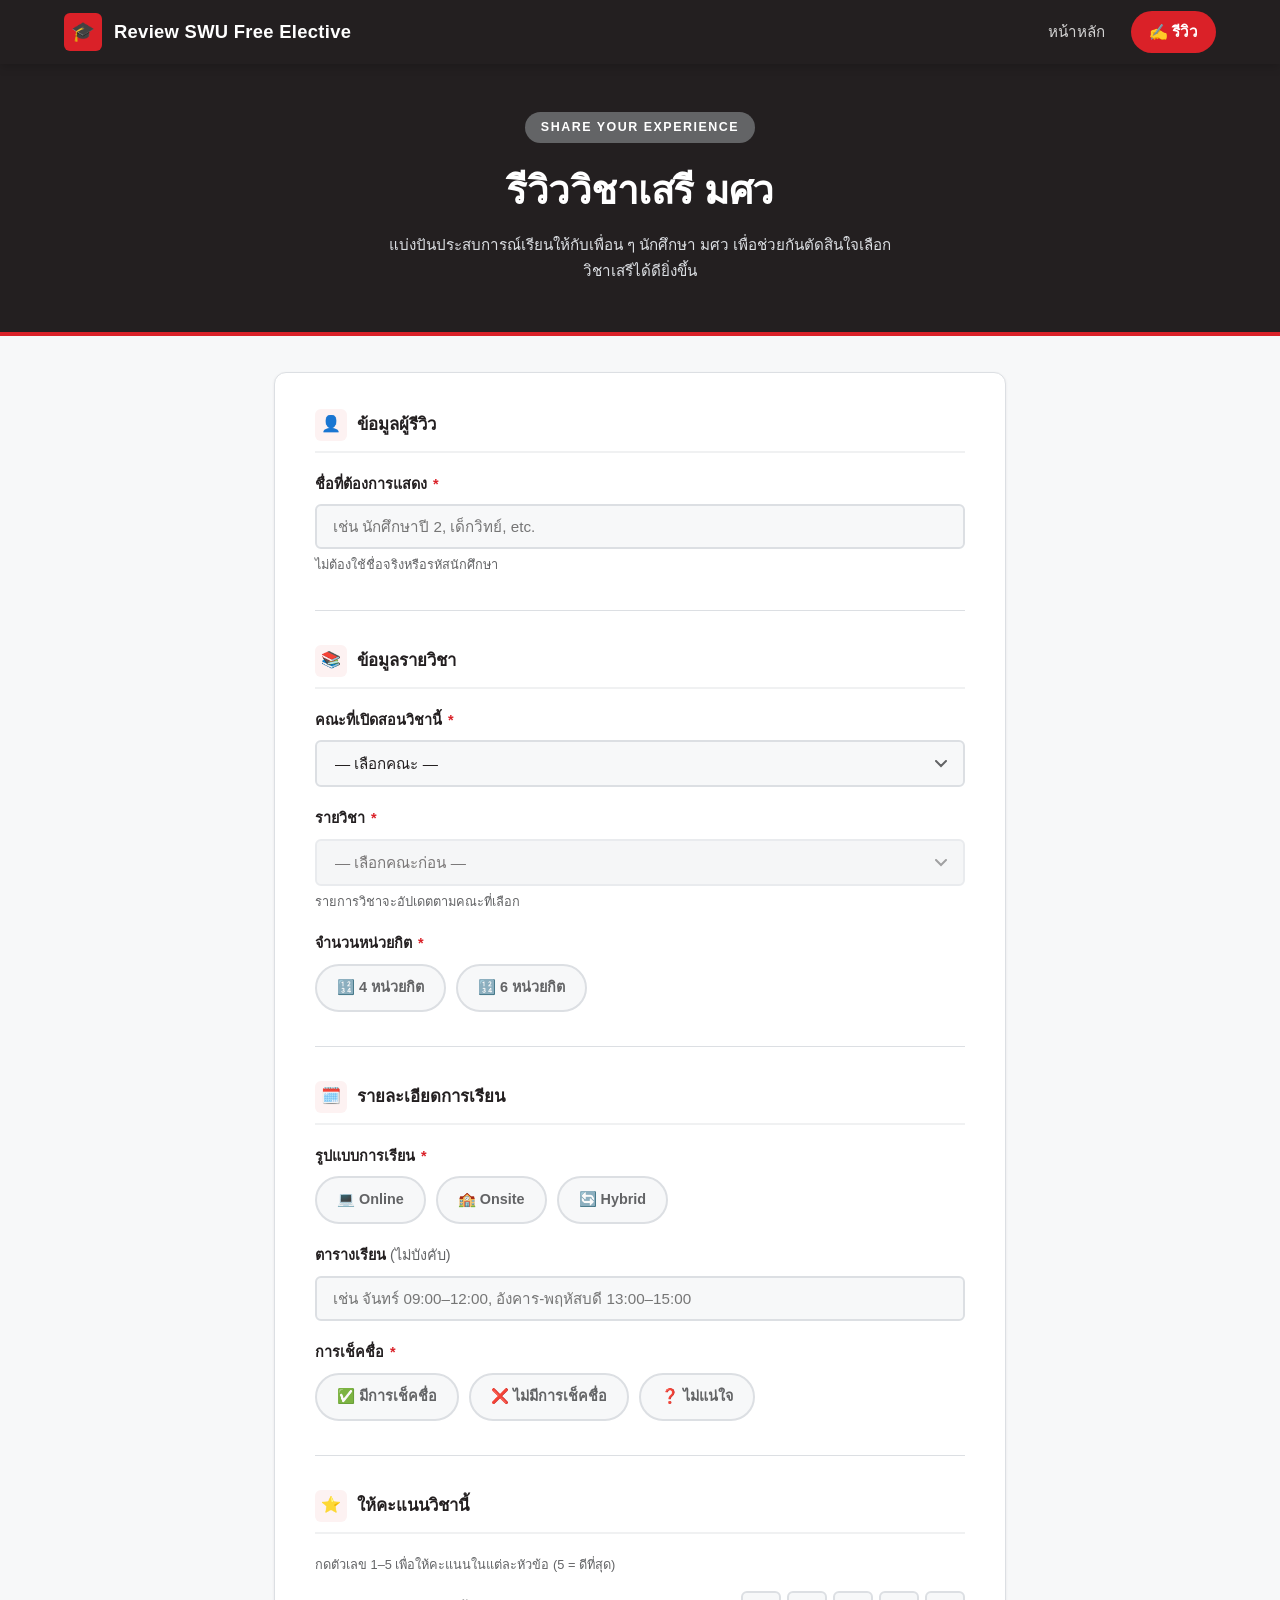
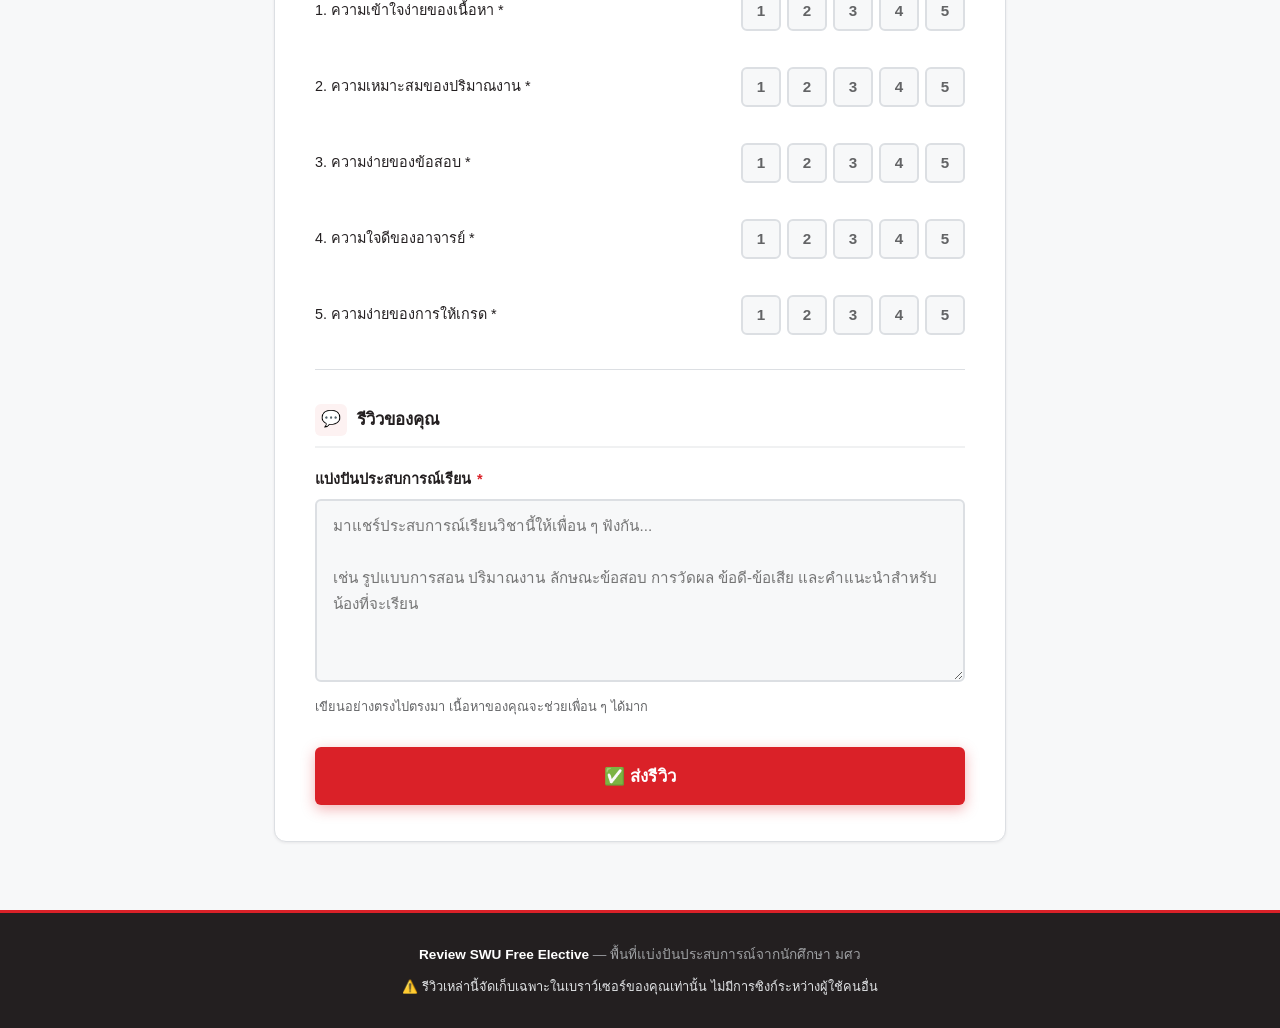
==== review.html @ b6d70782 "Create a website" ====
<!DOCTYPE html>
<html lang="th">
<head>
  <meta charset="UTF-8" />
  <meta name="viewport" content="width=device-width, initial-scale=1.0" />
  <title>Review SWU Free Elective — ส่งรีวิว</title>
  <link rel="stylesheet" href="css/style.css" />
  <link rel="icon" href="data:image/svg+xml,<svg xmlns='http://www.w3.org/2000/svg' viewBox='0 0 100 100'><text y='.9em' font-size='90'>🎓</text></svg>" />
</head>
<body>

  <!-- ══════════════════════════════════════════════════════
       NAVIGATION BAR
  ══════════════════════════════════════════════════════ -->
  <nav class="navbar" role="navigation" aria-label="เมนูหลัก">
    <div class="navbar__inner">
      <a href="index.html" class="navbar__logo" aria-label="หน้าหลัก">
        <div class="navbar__logo-icon">🎓</div>
        <span>Review SWU Free Elective</span>
      </a>
      <div class="navbar__nav">
        <a href="index.html"  class="nav-link">หน้าหลัก</a>
        <a href="review.html" class="nav-link nav-link--active nav-link--cta" aria-current="page">✍️ รีวิว</a>
      </div>
    </div>
  </nav>

  <main>
    <!-- ══════════════════════════════════════════════════════
         PAGE HEADER
    ══════════════════════════════════════════════════════ -->
    <div class="page-header">
      <div class="page-header__tag">Share Your Experience</div>
      <h1 class="page-header__title">รีวิววิชาเสรี มศว</h1>
      <p class="page-header__sub">
        แบ่งปันประสบการณ์เรียนให้กับเพื่อน ๆ นักศึกษา มศว
        เพื่อช่วยกันตัดสินใจเลือกวิชาเสรีได้ดียิ่งขึ้น
      </p>
    </div>

    <!-- ══════════════════════════════════════════════════════
         FORM CONTAINER
    ══════════════════════════════════════════════════════ -->
    <div class="form-container">

      <!-- ── SUCCESS MESSAGE (hidden until submission) ───── -->
      <div id="successMessage" role="alert" aria-live="polite">
        <div class="success-icon">✅</div>
        <h2 class="success-title">ส่งรีวิวสำเร็จแล้ว!</h2>
        <p class="success-sub">
          ขอบคุณที่แบ่งปันประสบการณ์เรียนให้กับเพื่อน ๆ มศว
          รีวิวของคุณจะปรากฏบนหน้าหลักทันที
        </p>
        <div class="success-actions">
          <button id="goHomeBtn"    class="btn-primary">🏠 กลับหน้าหลัก</button>
          <button id="reviewMoreBtn" class="btn-secondary">✍️ รีวิววิชาอื่นต่อ</button>
        </div>
      </div>

      <!-- ══════════════════════════════════════════════════
           REVIEW FORM
      ══════════════════════════════════════════════════ -->
      <form id="reviewForm" novalidate>
        <div class="form-card">

          <!-- ─── SECTION 1: Reviewer Info ───────────────── -->
          <div class="form-section">
            <div class="form-section__title">
              <div class="form-section__title-icon">👤</div>
              ข้อมูลผู้รีวิว
            </div>

            <div class="form-group">
              <label for="displayName" class="form-label">
                ชื่อที่ต้องการแสดง <span class="required">*</span>
              </label>
              <input
                type="text"
                id="displayName"
                name="displayName"
                class="form-input"
                placeholder="เช่น นักศึกษาปี 2, เด็กวิทย์, etc."
                autocomplete="off"
                maxlength="60"
              />
              <span class="form-hint">ไม่ต้องใช้ชื่อจริงหรือรหัสนักศึกษา</span>
            </div>
          </div>

          <!-- ─── SECTION 2: Course Info ─────────────────── -->
          <div class="form-section">
            <div class="form-section__title">
              <div class="form-section__title-icon">📚</div>
              ข้อมูลรายวิชา
            </div>

            <!-- Faculty -->
            <div class="form-group">
              <label for="facultySelect" class="form-label">
                คณะที่เปิดสอนวิชานี้ <span class="required">*</span>
              </label>
              <select id="facultySelect" name="faculty" class="form-select">
                <option value="">— เลือกคณะ —</option>
              </select>
            </div>

            <!-- Course (dependent on Faculty) -->
            <div class="form-group">
              <label for="courseSelect" class="form-label">
                รายวิชา <span class="required">*</span>
              </label>
              <select id="courseSelect" name="courseId" class="form-select" disabled>
                <option value="">— เลือกคณะก่อน —</option>
              </select>
              <span class="form-hint">รายการวิชาจะอัปเดตตามคณะที่เลือก</span>
            </div>

            <!-- Credits -->
            <div class="form-group" id="creditsGroup">
              <span class="form-label">จำนวนหน่วยกิต <span class="required">*</span></span>
              <div class="option-group">
                <input type="radio" id="credits4" name="credits" value="4" />
                <label for="credits4">🔢 4 หน่วยกิต</label>

                <input type="radio" id="credits6" name="credits" value="6" />
                <label for="credits6">🔢 6 หน่วยกิต</label>
              </div>
            </div>
          </div>

          <!-- ─── SECTION 3: Class Details ───────────────── -->
          <div class="form-section">
            <div class="form-section__title">
              <div class="form-section__title-icon">🗓️</div>
              รายละเอียดการเรียน
            </div>

            <!-- Learning Format -->
            <div class="form-group" id="formatGroup">
              <span class="form-label">รูปแบบการเรียน <span class="required">*</span></span>
              <div class="option-group">
                <input type="radio" id="formatOnline"  name="learningFormat" value="Online" />
                <label for="formatOnline">💻 Online</label>

                <input type="radio" id="formatOnsite"  name="learningFormat" value="Onsite" />
                <label for="formatOnsite">🏫 Onsite</label>

                <input type="radio" id="formatHybrid"  name="learningFormat" value="Hybrid" />
                <label for="formatHybrid">🔄 Hybrid</label>
              </div>
            </div>

            <!-- Class Schedule -->
            <div class="form-group">
              <label for="classSchedule" class="form-label">
                ตารางเรียน
                <span style="font-weight:400; color: var(--color-grey);">(ไม่บังคับ)</span>
              </label>
              <input
                type="text"
                id="classSchedule"
                name="classSchedule"
                class="form-input"
                placeholder="เช่น จันทร์ 09:00–12:00, อังคาร-พฤหัสบดี 13:00–15:00"
                autocomplete="off"
                maxlength="100"
              />
            </div>

            <!-- Attendance -->
            <div class="form-group" id="attendanceGroup">
              <span class="form-label">การเช็คชื่อ <span class="required">*</span></span>
              <div class="option-group">
                <input type="radio" id="attYes"     name="attendance" value="มีการเช็คชื่อ" />
                <label for="attYes">✅ มีการเช็คชื่อ</label>

                <input type="radio" id="attNo"      name="attendance" value="ไม่มีการเช็คชื่อ" />
                <label for="attNo">❌ ไม่มีการเช็คชื่อ</label>

                <input type="radio" id="attUnsure"  name="attendance" value="ไม่แน่ใจ" />
                <label for="attUnsure">❓ ไม่แน่ใจ</label>
              </div>
            </div>
          </div>

          <!-- ─── SECTION 4: Ratings ──────────────────────── -->
          <div class="form-section" id="ratingsSection">
            <div class="form-section__title">
              <div class="form-section__title-icon">⭐</div>
              ให้คะแนนวิชานี้
            </div>
            <span class="form-hint" style="display:block; margin-bottom:16px;">
              กดตัวเลข 1–5 เพื่อให้คะแนนในแต่ละหัวข้อ (5 = ดีที่สุด)
            </span>

            <div class="ratings-form-section">

              <div class="form-group">
                <div class="rating-form-row">
                  <span class="rating-form-row__label">1. ความเข้าใจง่ายของเนื้อหา <span class="required">*</span></span>
                  <div class="rating-group" data-rating-key="contentClarity" role="group" aria-label="ความเข้าใจง่ายของเนื้อหา">
                    <button type="button" class="rating-btn" data-value="1" aria-label="1 คะแนน">1</button>
                    <button type="button" class="rating-btn" data-value="2" aria-label="2 คะแนน">2</button>
                    <button type="button" class="rating-btn" data-value="3" aria-label="3 คะแนน">3</button>
                    <button type="button" class="rating-btn" data-value="4" aria-label="4 คะแนน">4</button>
                    <button type="button" class="rating-btn" data-value="5" aria-label="5 คะแนน">5</button>
                  </div>
                </div>
              </div>

              <div class="form-group">
                <div class="rating-form-row">
                  <span class="rating-form-row__label">2. ความเหมาะสมของปริมาณงาน <span class="required">*</span></span>
                  <div class="rating-group" data-rating-key="workloadAppropriateness" role="group" aria-label="ความเหมาะสมของปริมาณงาน">
                    <button type="button" class="rating-btn" data-value="1" aria-label="1 คะแนน">1</button>
                    <button type="button" class="rating-btn" data-value="2" aria-label="2 คะแนน">2</button>
                    <button type="button" class="rating-btn" data-value="3" aria-label="3 คะแนน">3</button>
                    <button type="button" class="rating-btn" data-value="4" aria-label="4 คะแนน">4</button>
                    <button type="button" class="rating-btn" data-value="5" aria-label="5 คะแนน">5</button>
                  </div>
                </div>
              </div>

              <div class="form-group">
                <div class="rating-form-row">
                  <span class="rating-form-row__label">3. ความง่ายของข้อสอบ <span class="required">*</span></span>
                  <div class="rating-group" data-rating-key="examEase" role="group" aria-label="ความง่ายของข้อสอบ">
                    <button type="button" class="rating-btn" data-value="1" aria-label="1 คะแนน">1</button>
                    <button type="button" class="rating-btn" data-value="2" aria-label="2 คะแนน">2</button>
                    <button type="button" class="rating-btn" data-value="3" aria-label="3 คะแนน">3</button>
                    <button type="button" class="rating-btn" data-value="4" aria-label="4 คะแนน">4</button>
                    <button type="button" class="rating-btn" data-value="5" aria-label="5 คะแนน">5</button>
                  </div>
                </div>
              </div>

              <div class="form-group">
                <div class="rating-form-row">
                  <span class="rating-form-row__label">4. ความใจดีของอาจารย์ <span class="required">*</span></span>
                  <div class="rating-group" data-rating-key="instructorKindness" role="group" aria-label="ความใจดีของอาจารย์">
                    <button type="button" class="rating-btn" data-value="1" aria-label="1 คะแนน">1</button>
                    <button type="button" class="rating-btn" data-value="2" aria-label="2 คะแนน">2</button>
                    <button type="button" class="rating-btn" data-value="3" aria-label="3 คะแนน">3</button>
                    <button type="button" class="rating-btn" data-value="4" aria-label="4 คะแนน">4</button>
                    <button type="button" class="rating-btn" data-value="5" aria-label="5 คะแนน">5</button>
                  </div>
                </div>
              </div>

              <div class="form-group">
                <div class="rating-form-row">
                  <span class="rating-form-row__label">5. ความง่ายของการให้เกรด <span class="required">*</span></span>
                  <div class="rating-group" data-rating-key="gradingEase" role="group" aria-label="ความง่ายของการให้เกรด">
                    <button type="button" class="rating-btn" data-value="1" aria-label="1 คะแนน">1</button>
                    <button type="button" class="rating-btn" data-value="2" aria-label="2 คะแนน">2</button>
                    <button type="button" class="rating-btn" data-value="3" aria-label="3 คะแนน">3</button>
                    <button type="button" class="rating-btn" data-value="4" aria-label="4 คะแนน">4</button>
                    <button type="button" class="rating-btn" data-value="5" aria-label="5 คะแนน">5</button>
                  </div>
                </div>
              </div>

            </div><!-- /ratings-form-section -->
          </div><!-- /ratingsSection -->

          <!-- ─── SECTION 5: Written Review ──────────────── -->
          <div class="form-section">
            <div class="form-section__title">
              <div class="form-section__title-icon">💬</div>
              รีวิวของคุณ
            </div>

            <div class="form-group">
              <label for="writtenReview" class="form-label">
                แบ่งปันประสบการณ์เรียน <span class="required">*</span>
              </label>
              <textarea
                id="writtenReview"
                name="writtenReview"
                class="form-textarea"
                rows="6"
                placeholder="มาแชร์ประสบการณ์เรียนวิชานี้ให้เพื่อน ๆ ฟังกัน...

เช่น รูปแบบการสอน ปริมาณงาน ลักษณะข้อสอบ การวัดผล ข้อดี-ข้อเสีย และคำแนะนำสำหรับน้องที่จะเรียน"
              ></textarea>
              <span class="form-hint">เขียนอย่างตรงไปตรงมา เนื้อหาของคุณจะช่วยเพื่อน ๆ ได้มาก</span>
            </div>
          </div>

          <!-- ─── SUBMIT ───────────────────────────────────── -->
          <button type="submit" id="submitBtn" class="btn-submit">
            ✅ ส่งรีวิว
          </button>

        </div><!-- /form-card -->
      </form>

    </div><!-- /form-container -->
  </main>

  <!-- ══════════════════════════════════════════════════════
       FOOTER
  ══════════════════════════════════════════════════════ -->
  <footer class="footer">
    <p>
      <strong>Review SWU Free Elective</strong> — พื้นที่แบ่งปันประสบการณ์จากนักศึกษา มศว
    </p>
    <p class="footer__warning">
      ⚠️ รีวิวเหล่านี้จัดเก็บเฉพาะในเบราว์เซอร์ของคุณเท่านั้น ไม่มีการซิงก์ระหว่างผู้ใช้คนอื่น
    </p>
  </footer>

  <!-- Scripts (order matters: courses → storage → review) -->
  <script src="js/courses.js"></script>
  <script src="js/storage.js"></script>
  <script src="js/review.js"></script>
</body>
</html>
---- css/style.css ----
/* ============================================================
   style.css — Design System for Review SWU Free Elective
   Palette: Red #DA2128 | Grey #636466 | Black #231F20
   Solid Colors (No Color Transitions / Flattop)
   ============================================================ */

/* ── Custom Properties ───────────────────────────────────────── */
:root {
  --color-red:          #DA2128;
  --color-red-hover:    #B81B21;
  --color-red-light:    #FDF2F2;
  --color-red-border:   rgba(218, 33, 40, 0.25);

  --color-grey:         #636466;
  --color-grey-light:   #9EA0A3;
  --color-grey-bg:      #F0F1F2;
  --color-grey-border:  #DCDFE3;

  --color-black:        #231F20;
  --color-white:        #FFFFFF;
  --color-body-bg:      #F7F8F9;

  --color-error:        #DA2128;
  --color-error-bg:     #FFF5F5;
  --color-success:      #28A745;

  --font-base:          'Noto Sans Thai', 'Noto Sans', sans-serif;

  --radius-sm:          6px;
  --radius-md:          12px;
  --radius-lg:          20px;
  --radius-pill:        999px;

  --shadow-sm:          0 1px 3px rgba(35, 31, 32, 0.08);
  --shadow-md:          0 4px 16px rgba(35, 31, 32, 0.08);
  --shadow-lg:          0 8px 30px rgba(35, 31, 32, 0.12);

  --transition:         0.2s ease;

  --max-width:          1200px;
  --nav-height:         64px;
}

/* ── Reset & Base ────────────────────────────────────────────── */
*, *::before, *::after {
  box-sizing: border-box;
  margin: 0;
  padding: 0;
}

html {
  font-size: 16px;
  scroll-behavior: smooth;
}

body {
  font-family: var(--font-base);
  color: var(--color-black);
  background: var(--color-body-bg);
  line-height: 1.65;
  -webkit-font-smoothing: antialiased;
}

img {
  max-width: 100%;
  display: block;
}

a {
  color: inherit;
  text-decoration: none;
}

/* Google Fonts Import */
@import url('https://fonts.googleapis.com/css2?family=Noto+Sans+Thai:wght@300;400;500;600;700;800&family=Noto+Sans:wght@400;600;700&display=swap');

/* ══════════════════════════════════════════════════════════════
   NAVIGATION BAR
══════════════════════════════════════════════════════════════ */
.navbar {
  position: sticky;
  top: 0;
  z-index: 100;
  background: var(--color-black);
  box-shadow: 0 2px 10px rgba(0, 0, 0, 0.2);
  height: var(--nav-height);
}

.navbar__inner {
  max-width: var(--max-width);
  margin: 0 auto;
  padding: 0 24px;
  height: 100%;
  display: flex;
  align-items: center;
  justify-content: space-between;
  gap: 16px;
}

.navbar__logo {
  display: flex;
  align-items: center;
  gap: 12px;
  font-size: 1.15rem;
  font-weight: 700;
  color: var(--color-white);
  letter-spacing: 0.3px;
  flex-shrink: 0;
}

.navbar__logo-icon {
  width: 38px;
  height: 38px;
  background: var(--color-red);
  border-radius: var(--radius-sm);
  display: flex;
  align-items: center;
  justify-content: center;
  font-size: 1.2rem;
}

.navbar__nav {
  display: flex;
  align-items: center;
  gap: 8px;
}

.nav-link {
  padding: 8px 18px;
  border-radius: var(--radius-pill);
  font-weight: 500;
  font-size: 0.95rem;
  color: rgba(255, 255, 255, 0.8);
  transition: color var(--transition), background var(--transition);
  white-space: nowrap;
}

.nav-link:hover {
  color: var(--color-white);
  background: rgba(255, 255, 255, 0.12);
}

.nav-link--active {
  color: var(--color-white);
  background: var(--color-red);
}

.nav-link--cta {
  background: var(--color-red);
  color: var(--color-white);
  font-weight: 600;
}

.nav-link--cta:hover {
  background: var(--color-red-hover);
  color: var(--color-white);
}

/* ══════════════════════════════════════════════════════════════
   HERO SECTION (SOLID COLOR)
══════════════════════════════════════════════════════════════ */
.hero {
  position: relative;
  min-height: 440px;
  display: flex;
  align-items: center;
  background: var(--color-black);
  overflow: hidden;
  border-bottom: 4px solid var(--color-red);
}

.hero__content {
  position: relative;
  z-index: 2;
  max-width: var(--max-width);
  margin: 0 auto;
  padding: 64px 24px;
  text-align: center;
}

.hero__tag {
  display: inline-block;
  background: var(--color-grey);
  color: var(--color-white);
  font-size: 0.8rem;
  font-weight: 700;
  letter-spacing: 1.5px;
  text-transform: uppercase;
  padding: 5px 18px;
  border-radius: var(--radius-pill);
  margin-bottom: 20px;
}

.hero__title {
  font-size: clamp(2rem, 5vw, 3.4rem);
  font-weight: 800;
  color: var(--color-white);
  letter-spacing: -1px;
  line-height: 1.15;
  margin-bottom: 18px;
}

.hero__title span {
  color: var(--color-red);
}

.hero__subtitle {
  font-size: clamp(0.95rem, 2vw, 1.15rem);
  color: #DCDFE3;
  max-width: 600px;
  margin: 0 auto 34px;
  line-height: 1.8;
}

.hero__cta {
  display: inline-flex;
  align-items: center;
  gap: 8px;
  background: var(--color-red);
  color: var(--color-white);
  font-weight: 700;
  font-size: 1rem;
  padding: 14px 34px;
  border-radius: var(--radius-pill);
  transition: transform var(--transition), background var(--transition), box-shadow var(--transition);
  box-shadow: 0 4px 16px rgba(218, 33, 40, 0.4);
}

.hero__cta:hover {
  background: var(--color-red-hover);
  transform: translateY(-2px);
  box-shadow: 0 6px 22px rgba(218, 33, 40, 0.5);
}

.hero__stats {
  display: flex;
  justify-content: center;
  gap: 48px;
  margin-top: 44px;
  padding-top: 32px;
  border-top: 1px solid rgba(255, 255, 255, 0.15);
}

.hero__stat {
  text-align: center;
}

.hero__stat-num {
  font-size: 1.9rem;
  font-weight: 800;
  color: var(--color-red);
  display: block;
}

.hero__stat-label {
  font-size: 0.85rem;
  color: #DCDFE3;
  margin-top: 2px;
}

/* ══════════════════════════════════════════════════════════════
   SEARCH SECTION
══════════════════════════════════════════════════════════════ */
.search-section {
  background: var(--color-white);
  padding: 32px 24px;
  box-shadow: var(--shadow-sm);
  border-bottom: 1px solid var(--color-grey-border);
}

.search-section__inner {
  max-width: var(--max-width);
  margin: 0 auto;
}

.search-section__title {
  font-size: 1.1rem;
  font-weight: 700;
  color: var(--color-black);
  margin-bottom: 16px;
}

.search-row {
  display: flex;
  gap: 14px;
  flex-wrap: wrap;
}

.search-bar-wrap {
  flex: 1;
  min-width: 260px;
  position: relative;
}

.search-bar-wrap__icon {
  position: absolute;
  left: 16px;
  top: 50%;
  transform: translateY(-50%);
  font-size: 1rem;
  color: var(--color-grey);
  pointer-events: none;
}

#searchInput {
  width: 100%;
  padding: 13px 16px 13px 44px;
  border: 2px solid var(--color-grey-border);
  border-radius: var(--radius-pill);
  font-size: 0.95rem;
  font-family: var(--font-base);
  color: var(--color-black);
  background: var(--color-body-bg);
  transition: border-color var(--transition), box-shadow var(--transition), background var(--transition);
  outline: none;
}

#searchInput:focus {
  border-color: var(--color-red);
  background: var(--color-white);
  box-shadow: 0 0 0 3px rgba(218, 33, 40, 0.15);
}

.faculty-select-wrap {
  min-width: 280px;
}

.faculty-select-wrap select,
select.form-select {
  width: 100%;
  padding: 13px 42px 13px 18px;
  border: 2px solid var(--color-grey-border);
  border-radius: var(--radius-pill);
  font-size: 0.95rem;
  font-family: var(--font-base);
  color: var(--color-black);
  background: var(--color-body-bg) url("data:image/svg+xml,%3Csvg xmlns='http://www.w3.org/2000/svg' width='12' height='8' viewBox='0 0 12 8'%3E%3Cpath d='M1 1l5 5 5-5' stroke='%23636466' stroke-width='2' fill='none' stroke-linecap='round'/%3E%3C/svg%3E") no-repeat right 16px center;
  -webkit-appearance: none;
  appearance: none;
  cursor: pointer;
  outline: none;
  transition: border-color var(--transition), box-shadow var(--transition);
}

.faculty-select-wrap select:focus,
select.form-select:focus {
  border-color: var(--color-red);
  background-color: var(--color-white);
  box-shadow: 0 0 0 3px rgba(218, 33, 40, 0.15);
}

/* ══════════════════════════════════════════════════════════════
   REVIEWS SECTION
══════════════════════════════════════════════════════════════ */
.reviews-section {
  max-width: var(--max-width);
  margin: 0 auto;
  padding: 40px 24px 72px;
}

.reviews-section__header {
  display: flex;
  align-items: center;
  justify-content: space-between;
  margin-bottom: 26px;
  gap: 12px;
  flex-wrap: wrap;
}

.reviews-section__title {
  font-size: 1.35rem;
  font-weight: 700;
  color: var(--color-black);
}

#resultCount {
  font-size: 0.9rem;
  color: var(--color-grey);
  background: var(--color-grey-bg);
  padding: 5px 16px;
  border-radius: var(--radius-pill);
  font-weight: 600;
  border: 1px solid var(--color-grey-border);
}

.reviews-grid {
  display: grid;
  grid-template-columns: repeat(auto-fill, minmax(370px, 1fr));
  gap: 24px;
}

/* ── Review Card ──────────────────────────────────────────────── */
.review-card {
  background: var(--color-white);
  border-radius: var(--radius-md);
  box-shadow: var(--shadow-sm);
  overflow: hidden;
  display: flex;
  flex-direction: column;
  transition: transform var(--transition), box-shadow var(--transition);
  border: 1px solid var(--color-grey-border);
}

.review-card:hover {
  transform: translateY(-3px);
  box-shadow: var(--shadow-md);
  border-color: var(--color-grey-light);
}

.review-card__header {
  padding: 18px 20px 0;
  display: flex;
  justify-content: space-between;
  align-items: flex-start;
  gap: 8px;
}

.review-card__badges {
  display: flex;
  gap: 8px;
  flex-wrap: wrap;
  align-items: center;
}

.badge {
  display: inline-block;
  font-size: 0.75rem;
  font-weight: 700;
  padding: 3px 12px;
  border-radius: var(--radius-pill);
  letter-spacing: 0.3px;
}

.badge--faculty {
  background: var(--color-red-light);
  color: var(--color-red);
  border: 1px solid var(--color-red-border);
}

.badge--credits {
  background: var(--color-grey-bg);
  color: var(--color-grey);
  border: 1px solid var(--color-grey-border);
}

.review-card__date {
  font-size: 0.78rem;
  color: var(--color-grey-light);
  white-space: nowrap;
}

.review-card__course {
  padding: 14px 20px 10px;
}

.review-card__course-codes {
  display: flex;
  align-items: center;
  gap: 8px;
  margin-bottom: 6px;
  flex-wrap: wrap;
}

.badge-code {
  display: inline-block;
  font-size: 0.8rem;
  font-weight: 700;
  padding: 2px 8px;
  border-radius: var(--radius-sm);
  font-family: 'Courier New', monospace;
  letter-spacing: 0.5px;
}

.badge-code--th {
  background: var(--color-red-light);
  color: var(--color-red);
  border: 1px solid var(--color-red-border);
}

.badge-code--en {
  background: var(--color-grey-bg);
  color: var(--color-black);
  border: 1px solid var(--color-grey-border);
}

.review-card__name {
  font-size: 1.1rem;
  font-weight: 700;
  color: var(--color-black);
  line-height: 1.4;
}

.review-card__name-en {
  font-size: 0.86rem;
  color: var(--color-grey);
  font-weight: 500;
  line-height: 1.45;
  margin-top: 4px;
}

.review-card__details {
  padding: 0 20px 14px;
  display: flex;
  flex-wrap: wrap;
  gap: 6px;
}

.detail-chip {
  font-size: 0.78rem;
  padding: 3px 10px;
  border-radius: var(--radius-pill);
  font-weight: 500;
  white-space: nowrap;
}

.detail-chip--format     { background: #FFF3CD; color: #856404; }
.detail-chip--schedule   { background: #D1ECF1; color: #0C5460; }
.detail-chip--attendance { background: #D4EDDA; color: #155724; }
.detail-chip--reviewer   { background: var(--color-grey-bg); color: var(--color-grey); }

/* ── Ratings inside card ─────────────────────────────────────── */
.review-card__ratings {
  margin: 0 20px 14px;
  background: var(--color-body-bg);
  border-radius: var(--radius-sm);
  padding: 12px 14px;
  border: 1px solid var(--color-grey-border);
}

.ratings-header {
  display: flex;
  justify-content: space-between;
  align-items: center;
  margin-bottom: 10px;
}

.ratings-label {
  font-size: 0.78rem;
  font-weight: 700;
  color: var(--color-grey);
  text-transform: uppercase;
  letter-spacing: 0.5px;
}

.ratings-avg {
  font-size: 1.05rem;
  font-weight: 800;
  color: var(--color-red);
}

.ratings-grid {
  display: flex;
  flex-direction: column;
  gap: 6px;
}

.rating-row {
  display: flex;
  align-items: center;
  gap: 8px;
}

.rating-row__label {
  flex: 1;
  font-size: 0.78rem;
  color: var(--color-grey);
  min-width: 0;
}

.rating-row__dots {
  display: flex;
  gap: 3px;
  flex-shrink: 0;
}

.dot {
  width: 10px;
  height: 10px;
  border-radius: 50%;
  background: var(--color-grey-border);
  transition: background var(--transition);
}

.dot--filled {
  background: var(--color-red);
}

.rating-row__score {
  font-size: 0.78rem;
  font-weight: 700;
  color: var(--color-black);
  min-width: 28px;
  text-align: right;
}

/* ── Written review section (SOLID BACKGROUND) ───────────────── */
.review-card__written {
  margin: 0 20px 20px;
  background: var(--color-white);
  border-radius: var(--radius-sm);
  padding: 14px 16px;
  border: 1px solid var(--color-grey-border);
  border-left: 4px solid var(--color-red);
  flex: 1;
}

.written-label {
  font-size: 0.78rem;
  font-weight: 700;
  color: var(--color-red);
  margin-bottom: 8px;
  text-transform: uppercase;
  letter-spacing: 0.4px;
}

.written-text {
  font-size: 0.9rem;
  color: var(--color-black);
  line-height: 1.75;
  white-space: pre-wrap;
}

/* ── Empty state ─────────────────────────────────────────────── */
.empty-state {
  grid-column: 1 / -1;
  text-align: center;
  padding: 80px 24px;
  color: var(--color-grey-light);
}

.empty-state__icon  { font-size: 3rem; margin-bottom: 16px; }
.empty-state__title { font-size: 1.15rem; font-weight: 700; color: var(--color-grey); margin-bottom: 8px; }
.empty-state__sub   { font-size: 0.92rem; }

/* ══════════════════════════════════════════════════════════════
   REVIEW PAGE — FORM (SOLID COLOR)
══════════════════════════════════════════════════════════════ */
.page-header {
  background: var(--color-black);
  padding: 48px 24px;
  text-align: center;
  border-bottom: 4px solid var(--color-red);
}

.page-header__tag {
  display: inline-block;
  background: var(--color-grey);
  color: var(--color-white);
  font-size: 0.78rem;
  font-weight: 700;
  letter-spacing: 1.5px;
  text-transform: uppercase;
  padding: 5px 16px;
  border-radius: var(--radius-pill);
  margin-bottom: 16px;
}

.page-header__title {
  font-size: clamp(1.6rem, 4vw, 2.4rem);
  font-weight: 800;
  color: var(--color-white);
  margin-bottom: 10px;
  letter-spacing: -0.5px;
}

.page-header__sub {
  font-size: 0.95rem;
  color: #DCDFE3;
  max-width: 520px;
  margin: 0 auto;
  line-height: 1.7;
}

.form-container {
  max-width: 780px;
  margin: 0 auto;
  padding: 36px 24px 68px;
}

.form-card {
  background: var(--color-white);
  border-radius: var(--radius-md);
  box-shadow: var(--shadow-sm);
  padding: 36px 40px;
  border: 1px solid var(--color-grey-border);
}

/* ── Form sections ───────────────────────────────────────────── */
.form-section {
  margin-bottom: 34px;
  padding-bottom: 34px;
  border-bottom: 1px solid var(--color-grey-border);
}

.form-section:last-of-type {
  border-bottom: none;
  margin-bottom: 0;
  padding-bottom: 0;
}

.form-section__title {
  display: flex;
  align-items: center;
  gap: 10px;
  font-size: 1.05rem;
  font-weight: 700;
  color: var(--color-black);
  margin-bottom: 20px;
  padding-bottom: 10px;
  border-bottom: 2px solid var(--color-grey-bg);
}

.form-section__title-icon {
  width: 32px;
  height: 32px;
  background: var(--color-red-light);
  color: var(--color-red);
  border-radius: var(--radius-sm);
  display: flex;
  align-items: center;
  justify-content: center;
  font-size: 1rem;
}

/* ── Form groups ─────────────────────────────────────────────── */
.form-group {
  margin-bottom: 20px;
}

.form-group:last-child {
  margin-bottom: 0;
}

.form-label {
  display: block;
  font-size: 0.9rem;
  font-weight: 600;
  color: var(--color-black);
  margin-bottom: 8px;
}

.form-label .required {
  color: var(--color-red);
  margin-left: 2px;
}

.form-hint {
  display: block;
  font-size: 0.8rem;
  color: var(--color-grey);
  margin-top: 5px;
}

/* ── Inputs & Selects ────────────────────────────────────────── */
.form-input, .form-textarea {
  width: 100%;
  padding: 12px 16px;
  border: 2px solid var(--color-grey-border);
  border-radius: var(--radius-sm);
  font-size: 0.95rem;
  font-family: var(--font-base);
  color: var(--color-black);
  background: var(--color-body-bg);
  transition: border-color var(--transition), box-shadow var(--transition);
  outline: none;
}

.form-input:focus, .form-textarea:focus,
select.form-select:focus {
  border-color: var(--color-red);
  background: var(--color-white);
  box-shadow: 0 0 0 3px rgba(218, 33, 40, 0.15);
}

.form-textarea {
  resize: vertical;
  min-height: 140px;
  line-height: 1.7;
}

select.form-select {
  border-radius: var(--radius-sm);
}

select.form-select:disabled {
  opacity: 0.6;
  cursor: not-allowed;
  background-color: var(--color-grey-bg);
}

/* ── Radio Option Groups ─────────────────────────────────────── */
.option-group {
  display: flex;
  gap: 10px;
  flex-wrap: wrap;
}

.option-group input[type="radio"] {
  display: none;
}

.option-group label {
  display: inline-flex;
  align-items: center;
  gap: 6px;
  padding: 10px 20px;
  border: 2px solid var(--color-grey-border);
  border-radius: var(--radius-pill);
  font-size: 0.9rem;
  font-weight: 600;
  color: var(--color-grey);
  cursor: pointer;
  transition: all var(--transition);
  background: var(--color-body-bg);
  user-select: none;
}

.option-group label:hover {
  border-color: var(--color-red);
  color: var(--color-red);
  background: var(--color-red-light);
}

.option-group input[type="radio"]:checked + label {
  border-color: var(--color-red);
  background: var(--color-red);
  color: var(--color-white);
}

/* ── Rating Buttons (1 to 5) ─────────────────────────────────── */
.ratings-form-section {
  display: flex;
  flex-direction: column;
  gap: 16px;
}

.rating-form-row {
  display: flex;
  align-items: center;
  gap: 12px;
  flex-wrap: wrap;
}

.rating-form-row__label {
  flex: 1;
  font-size: 0.9rem;
  color: var(--color-black);
  font-weight: 500;
  min-width: 190px;
}

.rating-group {
  display: flex;
  gap: 6px;
}

.rating-btn {
  width: 40px;
  height: 40px;
  border: 2px solid var(--color-grey-border);
  border-radius: var(--radius-sm);
  background: var(--color-body-bg);
  font-size: 0.95rem;
  font-weight: 700;
  color: var(--color-grey);
  cursor: pointer;
  transition: all var(--transition);
  display: flex;
  align-items: center;
  justify-content: center;
  font-family: var(--font-base);
}

.rating-btn:hover {
  border-color: var(--color-red);
  color: var(--color-red);
  background: var(--color-red-light);
}

.rating-btn--active {
  border-color: var(--color-red);
  background: var(--color-red);
  color: var(--color-white);
}

/* ── Error State ─────────────────────────────────────────────── */
.form-group--error .form-input,
.form-group--error .form-textarea,
.form-group--error .form-select {
  border-color: var(--color-error);
  background: var(--color-error-bg);
}

.form-group--error .option-group label {
  border-color: rgba(218, 33, 40, 0.4);
}

.error-hint {
  display: block;
  font-size: 0.8rem;
  color: var(--color-error);
  margin-top: 6px;
  font-weight: 600;
}

/* ── Submit button ───────────────────────────────────────────── */
.btn-submit {
  width: 100%;
  padding: 16px;
  background: var(--color-red);
  color: var(--color-white);
  font-size: 1.05rem;
  font-weight: 700;
  font-family: var(--font-base);
  border: none;
  border-radius: var(--radius-sm);
  cursor: pointer;
  transition: background var(--transition), transform var(--transition), box-shadow var(--transition);
  margin-top: 30px;
  box-shadow: 0 4px 14px rgba(218, 33, 40, 0.35);
  letter-spacing: 0.3px;
}

.btn-submit:hover {
  background: var(--color-red-hover);
  transform: translateY(-2px);
  box-shadow: 0 6px 18px rgba(218, 33, 40, 0.45);
}

.btn-submit:active {
  transform: translateY(0);
}

/* ── Success Message ─────────────────────────────────────────── */
#successMessage {
  display: none;
  flex-direction: column;
  align-items: center;
  text-align: center;
  padding: 60px 24px;
  background: var(--color-white);
  border-radius: var(--radius-md);
  box-shadow: var(--shadow-sm);
  border: 1px solid var(--color-grey-border);
}

.success-icon {
  width: 80px;
  height: 80px;
  background: var(--color-red-light);
  color: var(--color-red);
  border-radius: 50%;
  display: flex;
  align-items: center;
  justify-content: center;
  font-size: 2.5rem;
  margin-bottom: 24px;
  border: 2px solid var(--color-red-border);
}

.success-title {
  font-size: 1.55rem;
  font-weight: 800;
  color: var(--color-black);
  margin-bottom: 10px;
}

.success-sub {
  font-size: 0.95rem;
  color: var(--color-grey);
  max-width: 440px;
  margin-bottom: 32px;
  line-height: 1.7;
}

.success-actions {
  display: flex;
  gap: 12px;
  flex-wrap: wrap;
  justify-content: center;
}

.btn-primary, .btn-secondary {
  padding: 12px 28px;
  border-radius: var(--radius-pill);
  font-size: 0.95rem;
  font-weight: 700;
  font-family: var(--font-base);
  cursor: pointer;
  border: 2px solid var(--color-red);
  transition: all var(--transition);
}

.btn-primary {
  background: var(--color-red);
  color: var(--color-white);
}

.btn-primary:hover {
  background: var(--color-red-hover);
  border-color: var(--color-red-hover);
  transform: translateY(-1px);
}

.btn-secondary {
  background: var(--color-white);
  color: var(--color-red);
}

.btn-secondary:hover {
  background: var(--color-red-light);
  transform: translateY(-1px);
}

/* ══════════════════════════════════════════════════════════════
   FOOTER (SOLID COLOR)
══════════════════════════════════════════════════════════════ */
.footer {
  background: var(--color-black);
  color: var(--color-grey-light);
  text-align: center;
  padding: 30px 24px;
  font-size: 0.85rem;
  line-height: 1.8;
  border-top: 3px solid var(--color-red);
}

.footer strong {
  color: var(--color-white);
}

.footer__warning {
  margin-top: 8px;
  color: #E2E4E6;
  font-size: 0.8rem;
}

/* ══════════════════════════════════════════════════════════════
   RESPONSIVE DESIGN
══════════════════════════════════════════════════════════════ */
@media (max-width: 768px) {
  :root { --nav-height: 56px; }

  .navbar__logo span {
    font-size: 1rem;
  }

  .hero__stats { gap: 24px; }

  .search-row { flex-direction: column; }
  .faculty-select-wrap { min-width: unset; }

  .reviews-grid {
    grid-template-columns: 1fr;
  }

  .form-card {
    padding: 24px 20px;
  }

  .rating-form-row {
    flex-direction: column;
    align-items: flex-start;
  }

  .rating-form-row__label {
    min-width: unset;
  }
}

@media (max-width: 480px) {
  .hero__content { padding: 48px 16px; }
  .reviews-section { padding: 24px 16px 48px; }
  .form-container { padding: 24px 16px 48px; }

  .navbar__inner { padding: 0 16px; }
  .nav-link { padding: 7px 12px; font-size: 0.88rem; }

  .hero__stats { flex-direction: column; gap: 16px; }
  .hero__stat-num { font-size: 1.5rem; }
}
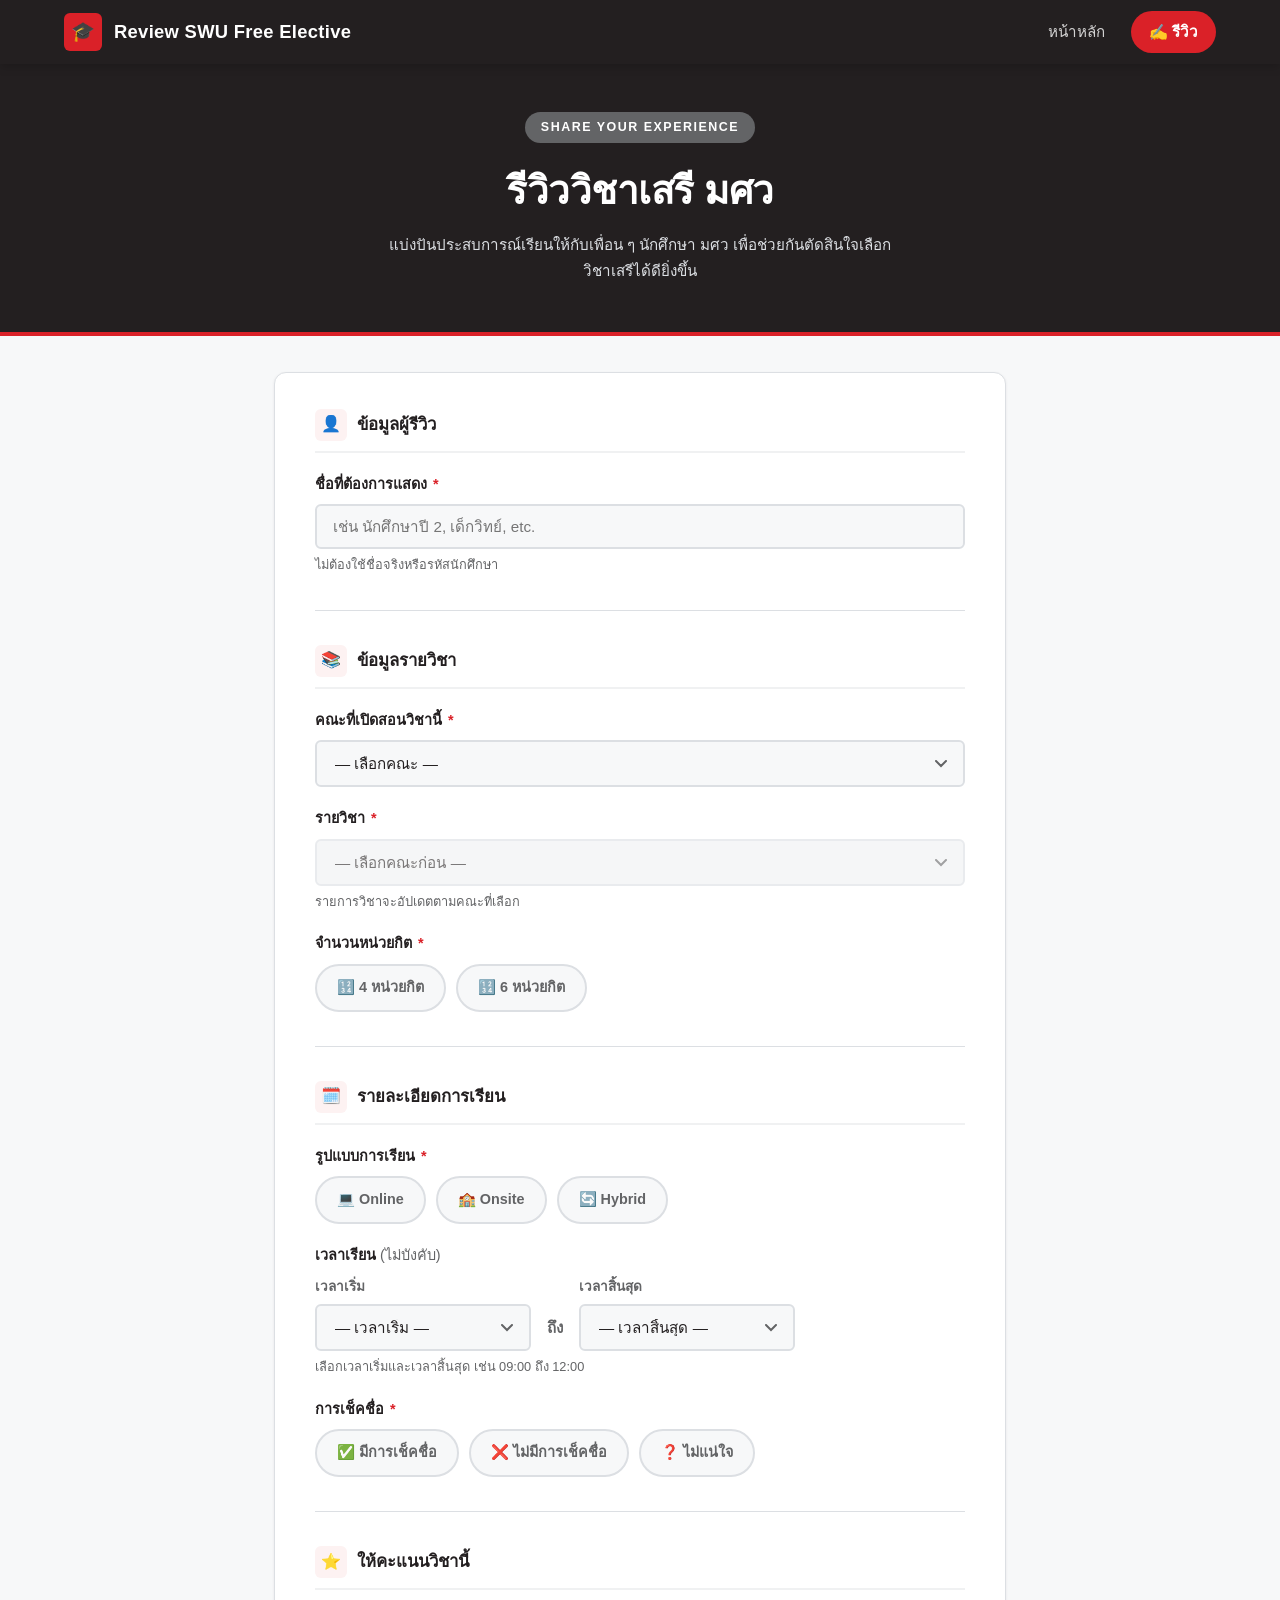
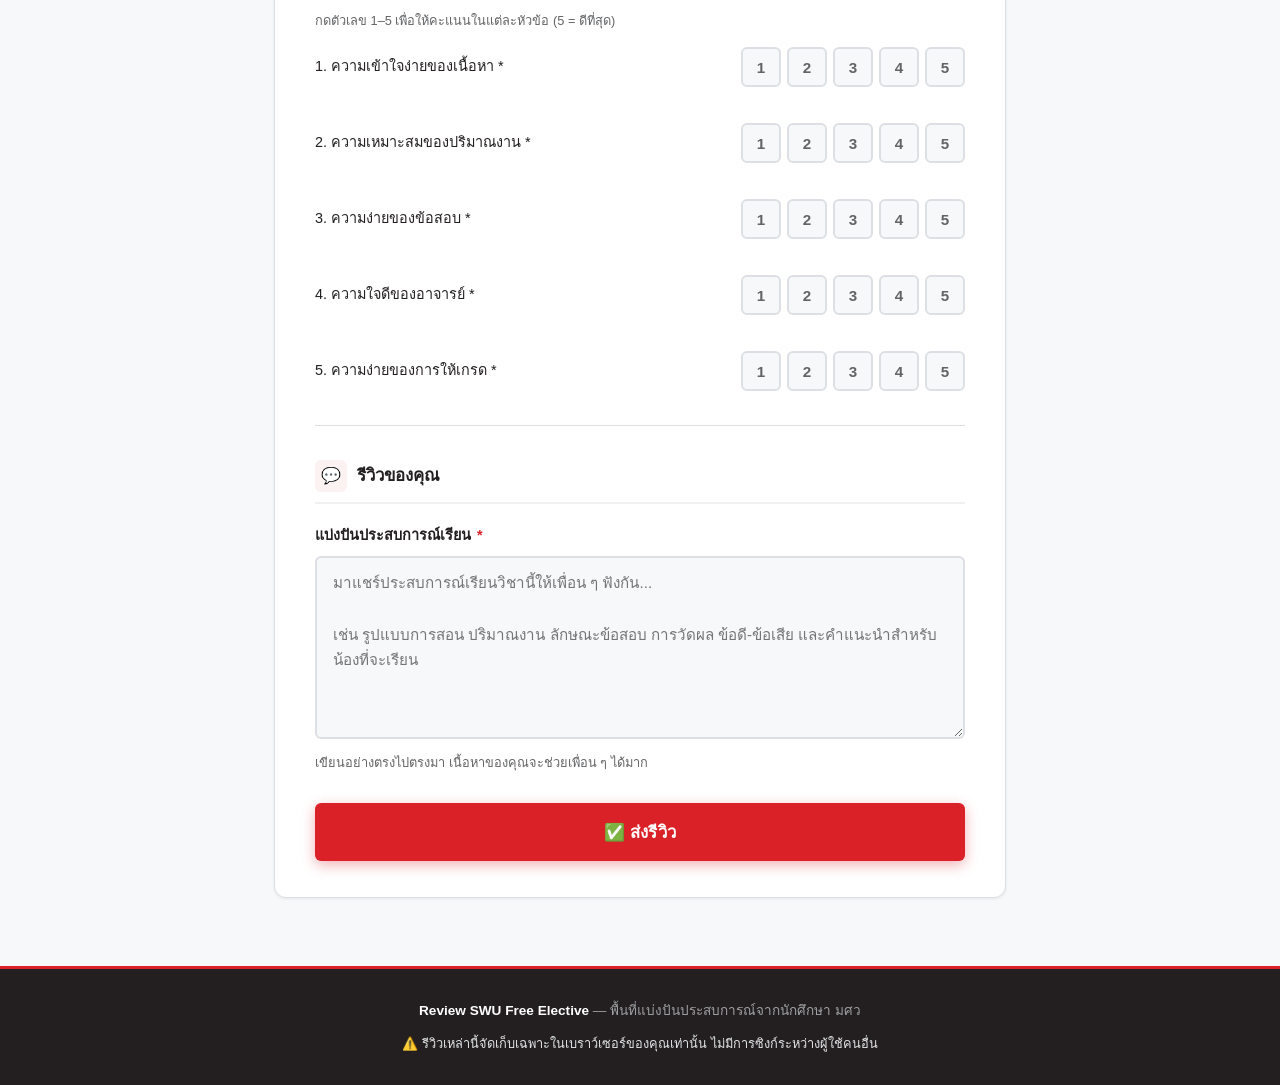
==== commit 52e627d9: "Change select time" ====
--- a/review.html
+++ b/review.html
@@ -151,20 +151,89 @@
             </div>
 
             <!-- Class Schedule -->
-            <div class="form-group">
-              <label for="classSchedule" class="form-label">
-                ตารางเรียน
+            <div class="form-group" id="scheduleGroup">
+              <label class="form-label">
+                เวลาเรียน
                 <span style="font-weight:400; color: var(--color-grey);">(ไม่บังคับ)</span>
               </label>
-              <input
-                type="text"
-                id="classSchedule"
-                name="classSchedule"
-                class="form-input"
-                placeholder="เช่น จันทร์ 09:00–12:00, อังคาร-พฤหัสบดี 13:00–15:00"
-                autocomplete="off"
-                maxlength="100"
-              />
+
+              <div class="schedule-picker">
+                <div class="schedule-picker__time-col">
+                  <label for="scheduleStartTime" class="schedule-picker__sublabel">เวลาเริ่ม</label>
+                  <select id="scheduleStartTime" name="scheduleStartTime" class="form-select">
+                    <option value="">— เวลาเริ่ม —</option>
+                    <option value="07:00">07:00</option>
+                    <option value="07:30">07:30</option>
+                    <option value="08:00">08:00</option>
+                    <option value="08:30">08:30</option>
+                    <option value="09:00">09:00</option>
+                    <option value="09:30">09:30</option>
+                    <option value="10:00">10:00</option>
+                    <option value="10:30">10:30</option>
+                    <option value="11:00">11:00</option>
+                    <option value="11:30">11:30</option>
+                    <option value="12:00">12:00</option>
+                    <option value="12:30">12:30</option>
+                    <option value="13:00">13:00</option>
+                    <option value="13:30">13:30</option>
+                    <option value="14:00">14:00</option>
+                    <option value="14:30">14:30</option>
+                    <option value="15:00">15:00</option>
+                    <option value="15:30">15:30</option>
+                    <option value="16:00">16:00</option>
+                    <option value="16:30">16:30</option>
+                    <option value="17:00">17:00</option>
+                    <option value="17:30">17:30</option>
+                    <option value="18:00">18:00</option>
+                    <option value="18:30">18:30</option>
+                    <option value="19:00">19:00</option>
+                    <option value="19:30">19:30</option>
+                    <option value="20:00">20:00</option>
+                    <option value="20:30">20:30</option>
+                    <option value="21:00">21:00</option>
+                  </select>
+                </div>
+
+                <span class="schedule-picker__divider" aria-hidden="true">ถึง</span>
+
+                <div class="schedule-picker__time-col">
+                  <label for="scheduleEndTime" class="schedule-picker__sublabel">เวลาสิ้นสุด</label>
+                  <select id="scheduleEndTime" name="scheduleEndTime" class="form-select">
+                    <option value="">— เวลาสิ้นสุด —</option>
+                    <option value="07:30">07:30</option>
+                    <option value="08:00">08:00</option>
+                    <option value="08:30">08:30</option>
+                    <option value="09:00">09:00</option>
+                    <option value="09:30">09:30</option>
+                    <option value="10:00">10:00</option>
+                    <option value="10:30">10:30</option>
+                    <option value="11:00">11:00</option>
+                    <option value="11:30">11:30</option>
+                    <option value="12:00">12:00</option>
+                    <option value="12:30">12:30</option>
+                    <option value="13:00">13:00</option>
+                    <option value="13:30">13:30</option>
+                    <option value="14:00">14:00</option>
+                    <option value="14:30">14:30</option>
+                    <option value="15:00">15:00</option>
+                    <option value="15:30">15:30</option>
+                    <option value="16:00">16:00</option>
+                    <option value="16:30">16:30</option>
+                    <option value="17:00">17:00</option>
+                    <option value="17:30">17:30</option>
+                    <option value="18:00">18:00</option>
+                    <option value="18:30">18:30</option>
+                    <option value="19:00">19:00</option>
+                    <option value="19:30">19:30</option>
+                    <option value="20:00">20:00</option>
+                    <option value="20:30">20:30</option>
+                    <option value="21:00">21:00</option>
+                    <option value="21:30">21:30</option>
+                    <option value="22:00">22:00</option>
+                  </select>
+                </div>
+              </div>
+              <span class="form-hint">เลือกเวลาเริ่มและเวลาสิ้นสุด เช่น 09:00 ถึง 12:00</span>
             </div>
 
             <!-- Attendance -->
--- a/css/style.css
+++ b/css/style.css
@@ -164,7 +164,7 @@
   min-height: 440px;
   display: flex;
   align-items: center;
-  background: var(--color-black);
+  background: #9E9E9E;
   overflow: hidden;
   border-bottom: 4px solid var(--color-red);
 }
@@ -194,7 +194,7 @@
 .hero__title {
   font-size: clamp(2rem, 5vw, 3.4rem);
   font-weight: 800;
-  color: var(--color-white);
+  color: var(--color-black);
   letter-spacing: -1px;
   line-height: 1.15;
   margin-bottom: 18px;
@@ -206,7 +206,7 @@
 
 .hero__subtitle {
   font-size: clamp(0.95rem, 2vw, 1.15rem);
-  color: #DCDFE3;
+  color: var(--color-black);
   max-width: 600px;
   margin: 0 auto 34px;
   line-height: 1.8;
@@ -254,7 +254,7 @@
 
 .hero__stat-label {
   font-size: 0.85rem;
-  color: #DCDFE3;
+  color: var(--color-black);
   margin-top: 2px;
 }
 
@@ -786,6 +786,49 @@
   opacity: 0.6;
   cursor: not-allowed;
   background-color: var(--color-grey-bg);
+}
+
+/* ── Schedule Picker (Start & End Time) ──────────────────────── */
+.schedule-picker {
+  display: flex;
+  align-items: flex-end;
+  gap: 12px;
+  max-width: 480px;
+}
+
+.schedule-picker__time-col {
+  flex: 1;
+  display: flex;
+  flex-direction: column;
+  gap: 6px;
+  min-width: 0;
+}
+
+.schedule-picker__sublabel {
+  font-size: 0.85rem;
+  font-weight: 600;
+  color: var(--color-grey);
+}
+
+.schedule-picker__divider {
+  display: inline-flex;
+  align-items: center;
+  justify-content: center;
+  height: 48px;
+  font-size: 0.95rem;
+  font-weight: 600;
+  color: var(--color-grey);
+  flex-shrink: 0;
+  user-select: none;
+  padding: 0 4px;
+}
+
+@media (max-width: 440px) {
+  .schedule-picker__time-col select.form-select {
+    padding-left: 12px;
+    padding-right: 32px;
+    font-size: 0.88rem;
+  }
 }
 
 /* ── Radio Option Groups ─────────────────────────────────────── */
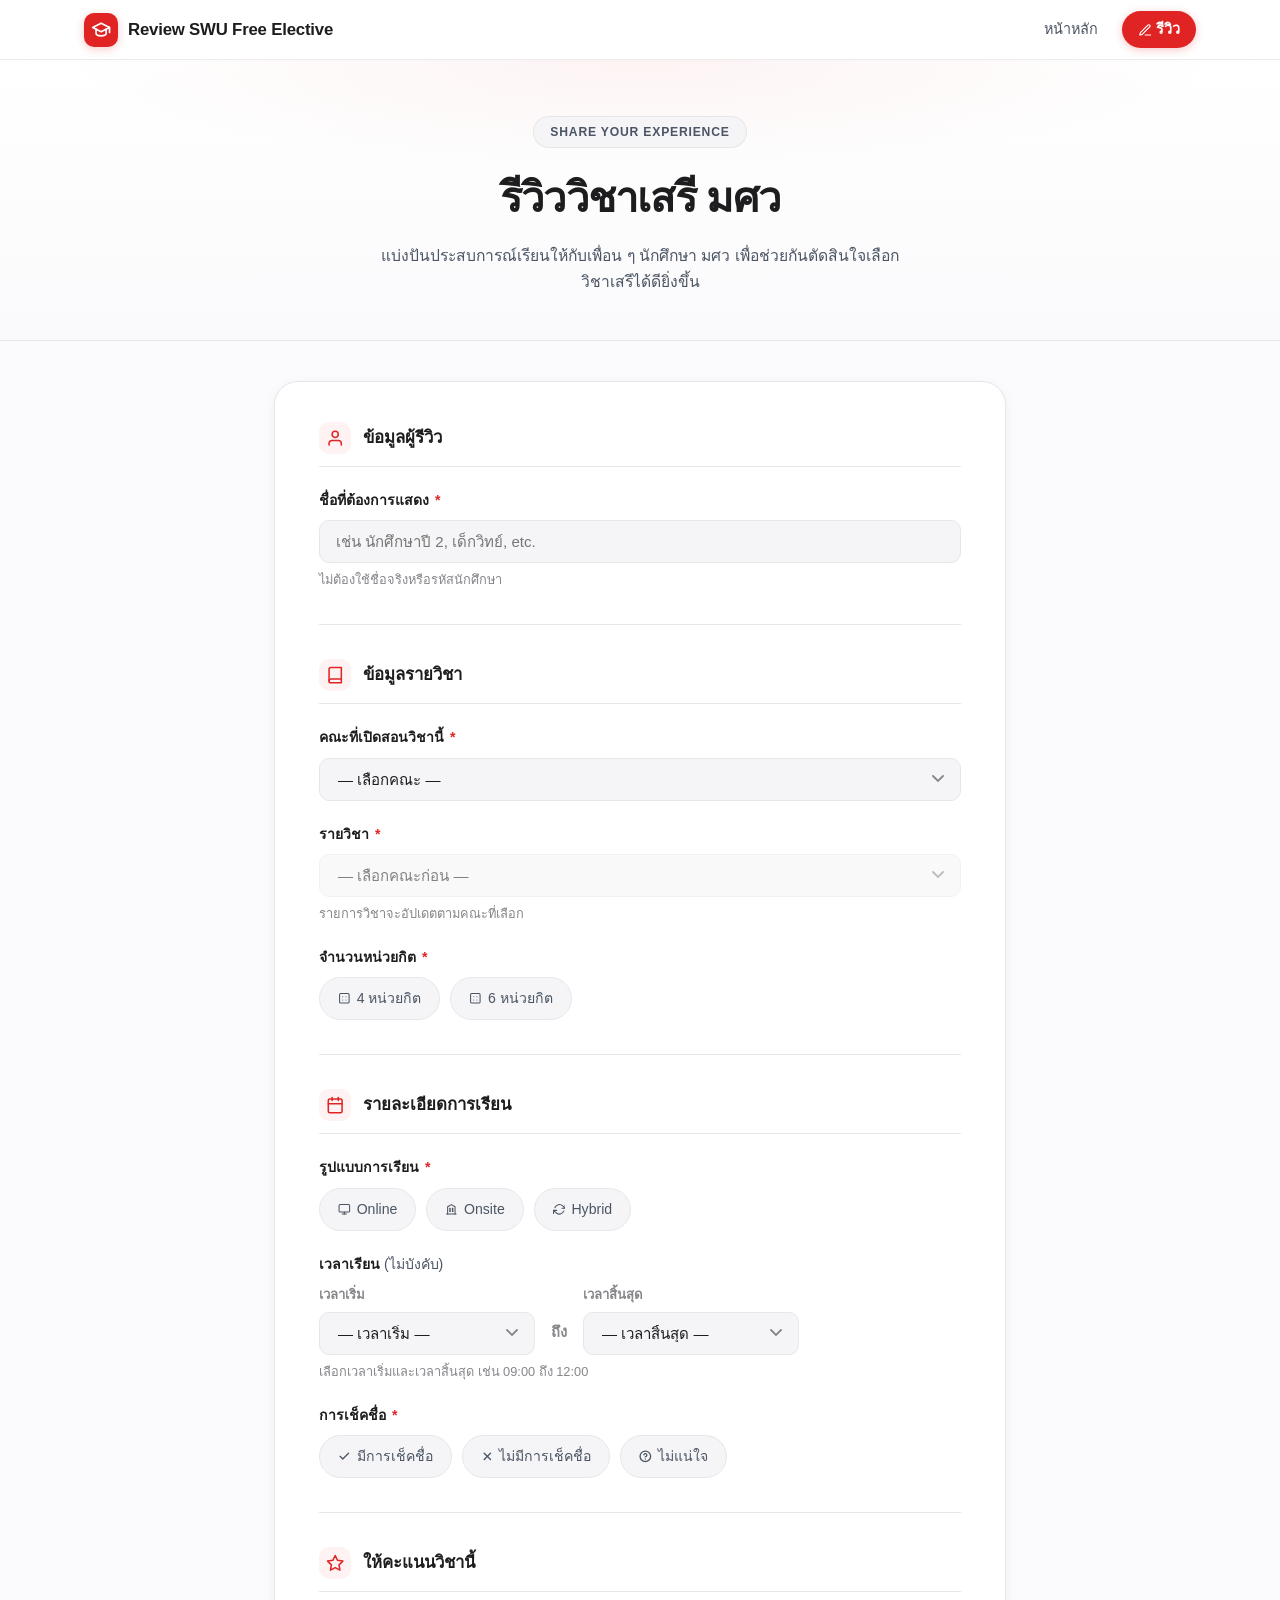
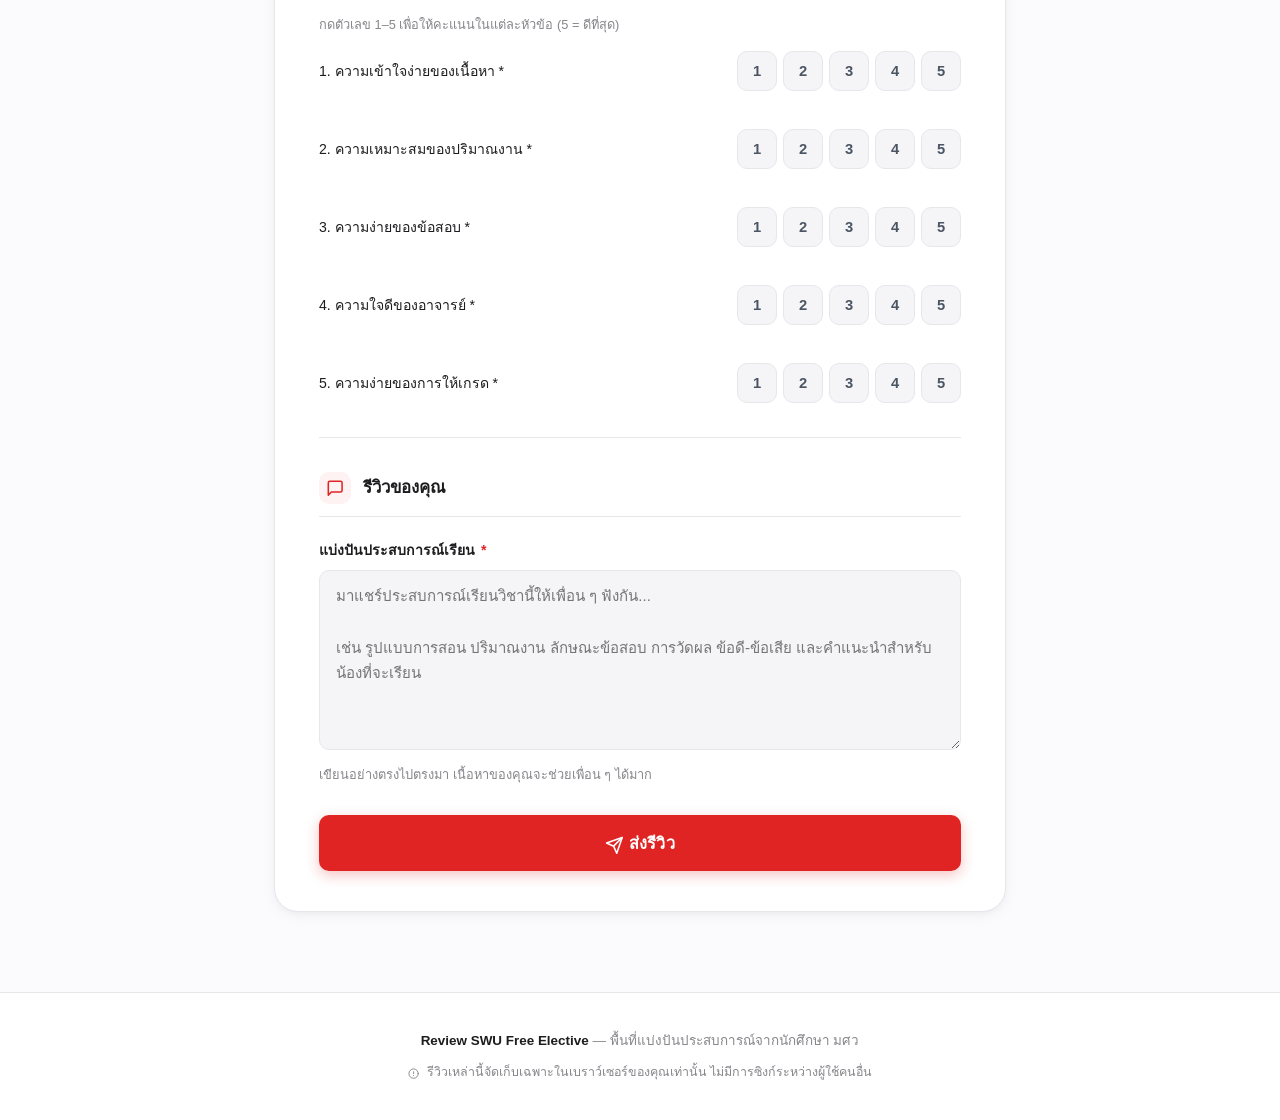
==== commit a2a4e147: "Change emoji to icon" ====
--- a/review.html
+++ b/review.html
@@ -5,7 +5,7 @@
   <meta name="viewport" content="width=device-width, initial-scale=1.0" />
   <title>Review SWU Free Elective — ส่งรีวิว</title>
   <link rel="stylesheet" href="css/style.css" />
-  <link rel="icon" href="data:image/svg+xml,<svg xmlns='http://www.w3.org/2000/svg' viewBox='0 0 100 100'><text y='.9em' font-size='90'>🎓</text></svg>" />
+  <link rel="icon" href="data:image/svg+xml,<svg xmlns='http://www.w3.org/2000/svg' viewBox='0 0 24 24' fill='none' stroke='%23E02424' stroke-width='2' stroke-linecap='round' stroke-linejoin='round'><path d='M22 10v6M2 10l10-5 10 5-10 5z'/><path d='M6 12v5c0 2 2 3 6 3s6-1 6-3v-5'/></svg>" />
 </head>
 <body>
 
@@ -15,12 +15,23 @@
   <nav class="navbar" role="navigation" aria-label="เมนูหลัก">
     <div class="navbar__inner">
       <a href="index.html" class="navbar__logo" aria-label="หน้าหลัก">
-        <div class="navbar__logo-icon">🎓</div>
+        <div class="navbar__logo-icon">
+          <svg class="ui-icon" viewBox="0 0 24 24" fill="none" stroke="currentColor" stroke-width="2" stroke-linecap="round" stroke-linejoin="round">
+            <path d="M22 10v6M2 10l10-5 10 5-10 5z"/>
+            <path d="M6 12v5c0 2 2 3 6 3s6-1 6-3v-5"/>
+          </svg>
+        </div>
         <span>Review SWU Free Elective</span>
       </a>
       <div class="navbar__nav">
         <a href="index.html"  class="nav-link">หน้าหลัก</a>
-        <a href="review.html" class="nav-link nav-link--active nav-link--cta" aria-current="page">✍️ รีวิว</a>
+        <a href="review.html" class="nav-link nav-link--active nav-link--cta" aria-current="page">
+          <svg class="ui-icon ui-icon--sm" viewBox="0 0 24 24" fill="none" stroke="currentColor" stroke-width="2" stroke-linecap="round" stroke-linejoin="round">
+            <path d="M12 20h9"/>
+            <path d="M16.5 3.5a2.121 2.121 0 0 1 3 3L7 19l-4 1 1-4L16.5 3.5z"/>
+          </svg>
+          รีวิว
+        </a>
       </div>
     </div>
   </nav>
@@ -45,15 +56,31 @@
 
       <!-- ── SUCCESS MESSAGE (hidden until submission) ───── -->
       <div id="successMessage" role="alert" aria-live="polite">
-        <div class="success-icon">✅</div>
+        <div class="success-icon">
+          <svg class="ui-icon ui-icon--lg" viewBox="0 0 24 24" fill="none" stroke="currentColor" stroke-width="2.5" stroke-linecap="round" stroke-linejoin="round">
+            <polyline points="20 6 9 17 4 12"/>
+          </svg>
+        </div>
         <h2 class="success-title">ส่งรีวิวสำเร็จแล้ว!</h2>
         <p class="success-sub">
           ขอบคุณที่แบ่งปันประสบการณ์เรียนให้กับเพื่อน ๆ มศว
           รีวิวของคุณจะปรากฏบนหน้าหลักทันที
         </p>
         <div class="success-actions">
-          <button id="goHomeBtn"    class="btn-primary">🏠 กลับหน้าหลัก</button>
-          <button id="reviewMoreBtn" class="btn-secondary">✍️ รีวิววิชาอื่นต่อ</button>
+          <button id="goHomeBtn" class="btn-primary">
+            <svg class="ui-icon ui-icon--sm" viewBox="0 0 24 24" fill="none" stroke="currentColor" stroke-width="2" stroke-linecap="round" stroke-linejoin="round">
+              <path d="M3 9l9-7 9 7v11a2 2 0 0 1-2 2H5a2 2 0 0 1-2-2z"/>
+              <polyline points="9 22 9 12 15 12 15 22"/>
+            </svg>
+            กลับหน้าหลัก
+          </button>
+          <button id="reviewMoreBtn" class="btn-secondary">
+            <svg class="ui-icon ui-icon--sm" viewBox="0 0 24 24" fill="none" stroke="currentColor" stroke-width="2" stroke-linecap="round" stroke-linejoin="round">
+              <path d="M12 20h9"/>
+              <path d="M16.5 3.5a2.121 2.121 0 0 1 3 3L7 19l-4 1 1-4L16.5 3.5z"/>
+            </svg>
+            รีวิววิชาอื่นต่อ
+          </button>
         </div>
       </div>
 
@@ -66,7 +93,12 @@
           <!-- ─── SECTION 1: Reviewer Info ───────────────── -->
           <div class="form-section">
             <div class="form-section__title">
-              <div class="form-section__title-icon">👤</div>
+              <div class="form-section__title-icon">
+                <svg class="ui-icon" viewBox="0 0 24 24" fill="none" stroke="currentColor" stroke-width="2" stroke-linecap="round" stroke-linejoin="round">
+                  <path d="M20 21v-2a4 4 0 0 0-4-4H8a4 4 0 0 0-4 4v2"/>
+                  <circle cx="12" cy="7" r="4"/>
+                </svg>
+              </div>
               ข้อมูลผู้รีวิว
             </div>
 
@@ -90,7 +122,12 @@
           <!-- ─── SECTION 2: Course Info ─────────────────── -->
           <div class="form-section">
             <div class="form-section__title">
-              <div class="form-section__title-icon">📚</div>
+              <div class="form-section__title-icon">
+                <svg class="ui-icon" viewBox="0 0 24 24" fill="none" stroke="currentColor" stroke-width="2" stroke-linecap="round" stroke-linejoin="round">
+                  <path d="M4 19.5A2.5 2.5 0 0 1 6.5 17H20"/>
+                  <path d="M6.5 2H20v20H6.5A2.5 2.5 0 0 1 4 19.5v-15A2.5 2.5 0 0 1 6.5 2z"/>
+                </svg>
+              </div>
               ข้อมูลรายวิชา
             </div>
 
@@ -120,10 +157,28 @@
               <span class="form-label">จำนวนหน่วยกิต <span class="required">*</span></span>
               <div class="option-group">
                 <input type="radio" id="credits4" name="credits" value="4" />
-                <label for="credits4">🔢 4 หน่วยกิต</label>
+                <label for="credits4">
+                  <svg class="ui-icon ui-icon--xs" viewBox="0 0 24 24" fill="none" stroke="currentColor" stroke-width="2" stroke-linecap="round" stroke-linejoin="round">
+                    <rect x="3" y="3" width="18" height="18" rx="2" ry="2"/>
+                    <line x1="9" y1="9" x2="9" y2="9.01"/>
+                    <line x1="15" y1="9" x2="15" y2="9.01"/>
+                    <line x1="9" y1="15" x2="9" y2="15.01"/>
+                    <line x1="15" y1="15" x2="15" y2="15.01"/>
+                  </svg>
+                  4 หน่วยกิต
+                </label>
 
                 <input type="radio" id="credits6" name="credits" value="6" />
-                <label for="credits6">🔢 6 หน่วยกิต</label>
+                <label for="credits6">
+                  <svg class="ui-icon ui-icon--xs" viewBox="0 0 24 24" fill="none" stroke="currentColor" stroke-width="2" stroke-linecap="round" stroke-linejoin="round">
+                    <rect x="3" y="3" width="18" height="18" rx="2" ry="2"/>
+                    <line x1="9" y1="9" x2="9" y2="9.01"/>
+                    <line x1="15" y1="9" x2="15" y2="9.01"/>
+                    <line x1="9" y1="15" x2="9" y2="15.01"/>
+                    <line x1="15" y1="15" x2="15" y2="15.01"/>
+                  </svg>
+                  6 หน่วยกิต
+                </label>
               </div>
             </div>
           </div>
@@ -131,7 +186,14 @@
           <!-- ─── SECTION 3: Class Details ───────────────── -->
           <div class="form-section">
             <div class="form-section__title">
-              <div class="form-section__title-icon">🗓️</div>
+              <div class="form-section__title-icon">
+                <svg class="ui-icon" viewBox="0 0 24 24" fill="none" stroke="currentColor" stroke-width="2" stroke-linecap="round" stroke-linejoin="round">
+                  <rect x="3" y="4" width="18" height="18" rx="2" ry="2"/>
+                  <line x1="16" y1="2" x2="16" y2="6"/>
+                  <line x1="8" y1="2" x2="8" y2="6"/>
+                  <line x1="3" y1="10" x2="21" y2="10"/>
+                </svg>
+              </div>
               รายละเอียดการเรียน
             </div>
 
@@ -140,13 +202,34 @@
               <span class="form-label">รูปแบบการเรียน <span class="required">*</span></span>
               <div class="option-group">
                 <input type="radio" id="formatOnline"  name="learningFormat" value="Online" />
-                <label for="formatOnline">💻 Online</label>
+                <label for="formatOnline">
+                  <svg class="ui-icon ui-icon--xs" viewBox="0 0 24 24" fill="none" stroke="currentColor" stroke-width="2" stroke-linecap="round" stroke-linejoin="round">
+                    <rect x="2" y="3" width="20" height="14" rx="2" ry="2"/>
+                    <line x1="8" y1="21" x2="16" y2="21"/>
+                    <line x1="12" y1="17" x2="12" y2="21"/>
+                  </svg>
+                  Online
+                </label>
 
                 <input type="radio" id="formatOnsite"  name="learningFormat" value="Onsite" />
-                <label for="formatOnsite">🏫 Onsite</label>
+                <label for="formatOnsite">
+                  <svg class="ui-icon ui-icon--xs" viewBox="0 0 24 24" fill="none" stroke="currentColor" stroke-width="2" stroke-linecap="round" stroke-linejoin="round">
+                    <path d="M3 21h18"/>
+                    <path d="M5 21V7l7-4 7 4v14"/>
+                    <path d="M9 10h1v2H9zM14 10h1v2H14zM9 14h1v2H9zM14 14h1v2H14z"/>
+                  </svg>
+                  Onsite
+                </label>
 
                 <input type="radio" id="formatHybrid"  name="learningFormat" value="Hybrid" />
-                <label for="formatHybrid">🔄 Hybrid</label>
+                <label for="formatHybrid">
+                  <svg class="ui-icon ui-icon--xs" viewBox="0 0 24 24" fill="none" stroke="currentColor" stroke-width="2" stroke-linecap="round" stroke-linejoin="round">
+                    <polyline points="23 4 23 10 17 10"/>
+                    <polyline points="1 20 1 14 7 14"/>
+                    <path d="M3.51 9a9 9 0 0 1 14.85-3.36L23 10M1 14l4.64 4.36A9 9 0 0 0 20.49 15"/>
+                  </svg>
+                  Hybrid
+                </label>
               </div>
             </div>
 
@@ -241,13 +324,31 @@
               <span class="form-label">การเช็คชื่อ <span class="required">*</span></span>
               <div class="option-group">
                 <input type="radio" id="attYes"     name="attendance" value="มีการเช็คชื่อ" />
-                <label for="attYes">✅ มีการเช็คชื่อ</label>
+                <label for="attYes">
+                  <svg class="ui-icon ui-icon--xs" viewBox="0 0 24 24" fill="none" stroke="currentColor" stroke-width="2.5" stroke-linecap="round" stroke-linejoin="round">
+                    <polyline points="20 6 9 17 4 12"/>
+                  </svg>
+                  มีการเช็คชื่อ
+                </label>
 
                 <input type="radio" id="attNo"      name="attendance" value="ไม่มีการเช็คชื่อ" />
-                <label for="attNo">❌ ไม่มีการเช็คชื่อ</label>
+                <label for="attNo">
+                  <svg class="ui-icon ui-icon--xs" viewBox="0 0 24 24" fill="none" stroke="currentColor" stroke-width="2.5" stroke-linecap="round" stroke-linejoin="round">
+                    <line x1="18" y1="6" x2="6" y2="18"/>
+                    <line x1="6" y1="6" x2="18" y2="18"/>
+                  </svg>
+                  ไม่มีการเช็คชื่อ
+                </label>
 
                 <input type="radio" id="attUnsure"  name="attendance" value="ไม่แน่ใจ" />
-                <label for="attUnsure">❓ ไม่แน่ใจ</label>
+                <label for="attUnsure">
+                  <svg class="ui-icon ui-icon--xs" viewBox="0 0 24 24" fill="none" stroke="currentColor" stroke-width="2.5" stroke-linecap="round" stroke-linejoin="round">
+                    <circle cx="12" cy="12" r="10"/>
+                    <path d="M9.09 9a3 3 0 0 1 5.83 1c0 2-3 3-3 3"/>
+                    <line x1="12" y1="17" x2="12.01" y2="17"/>
+                  </svg>
+                  ไม่แน่ใจ
+                </label>
               </div>
             </div>
           </div>
@@ -255,7 +356,11 @@
           <!-- ─── SECTION 4: Ratings ──────────────────────── -->
           <div class="form-section" id="ratingsSection">
             <div class="form-section__title">
-              <div class="form-section__title-icon">⭐</div>
+              <div class="form-section__title-icon">
+                <svg class="ui-icon" viewBox="0 0 24 24" fill="none" stroke="currentColor" stroke-width="2" stroke-linecap="round" stroke-linejoin="round">
+                  <polygon points="12 2 15.09 8.26 22 9.27 17 14.14 18.18 21.02 12 17.77 5.82 21.02 7 14.14 2 9.27 8.91 8.26 12 2"/>
+                </svg>
+              </div>
               ให้คะแนนวิชานี้
             </div>
             <span class="form-hint" style="display:block; margin-bottom:16px;">
@@ -335,7 +440,11 @@
           <!-- ─── SECTION 5: Written Review ──────────────── -->
           <div class="form-section">
             <div class="form-section__title">
-              <div class="form-section__title-icon">💬</div>
+              <div class="form-section__title-icon">
+                <svg class="ui-icon" viewBox="0 0 24 24" fill="none" stroke="currentColor" stroke-width="2" stroke-linecap="round" stroke-linejoin="round">
+                  <path d="M21 15a2 2 0 0 1-2 2H7l-4 4V5a2 2 0 0 1 2-2h14a2 2 0 0 1 2 2z"/>
+                </svg>
+              </div>
               รีวิวของคุณ
             </div>
 
@@ -358,7 +467,11 @@
 
           <!-- ─── SUBMIT ───────────────────────────────────── -->
           <button type="submit" id="submitBtn" class="btn-submit">
-            ✅ ส่งรีวิว
+            <svg class="ui-icon" viewBox="0 0 24 24" fill="none" stroke="currentColor" stroke-width="2" stroke-linecap="round" stroke-linejoin="round">
+              <line x1="22" y1="2" x2="11" y2="13"/>
+              <polygon points="22 2 15 22 11 13 2 9 22 2"/>
+            </svg>
+            ส่งรีวิว
           </button>
 
         </div><!-- /form-card -->
@@ -375,7 +488,12 @@
       <strong>Review SWU Free Elective</strong> — พื้นที่แบ่งปันประสบการณ์จากนักศึกษา มศว
     </p>
     <p class="footer__warning">
-      ⚠️ รีวิวเหล่านี้จัดเก็บเฉพาะในเบราว์เซอร์ของคุณเท่านั้น ไม่มีการซิงก์ระหว่างผู้ใช้คนอื่น
+      <svg class="ui-icon ui-icon--xs" viewBox="0 0 24 24" fill="none" stroke="currentColor" stroke-width="2" stroke-linecap="round" stroke-linejoin="round" style="display:inline-block; vertical-align:text-bottom; margin-right:4px;">
+        <circle cx="12" cy="12" r="10"/>
+        <line x1="12" y1="8" x2="12" y2="12"/>
+        <line x1="12" y1="16" x2="12.01" y2="16"/>
+      </svg>
+      รีวิวเหล่านี้จัดเก็บเฉพาะในเบราว์เซอร์ของคุณเท่านั้น ไม่มีการซิงก์ระหว่างผู้ใช้คนอื่น
     </p>
   </footer>
 
--- a/css/style.css
+++ b/css/style.css
@@ -1,44 +1,54 @@
 /* ============================================================
-   style.css — Design System for Review SWU Free Elective
-   Palette: Red #DA2128 | Grey #636466 | Black #231F20
-   Solid Colors (No Color Transitions / Flattop)
+   style.css — Design System for SWU Free Elective Review
+   Palette: SWU Red (#E02424) + Modern Grey & Pure Whites
+   Aesthetic: Apple-inspired Clean, Minimal, Sophisticated Light UI
    ============================================================ */
 
 /* ── Custom Properties ───────────────────────────────────────── */
 :root {
-  --color-red:          #DA2128;
-  --color-red-hover:    #B81B21;
-  --color-red-light:    #FDF2F2;
-  --color-red-border:   rgba(218, 33, 40, 0.25);
-
-  --color-grey:         #636466;
-  --color-grey-light:   #9EA0A3;
-  --color-grey-bg:      #F0F1F2;
-  --color-grey-border:  #DCDFE3;
-
-  --color-black:        #231F20;
+  /* SWU Signature Red & Accent Accompanying Shades */
+  --color-red:          #E02424;
+  --color-red-hover:    #C81E1E;
+  --color-red-active:   #9B1C1C;
+  --color-red-light:    #FEF2F2;
+  --color-red-subtle:   #FDE8E8;
+  --color-red-border:   rgba(224, 36, 36, 0.2);
+
+  /* Apple-inspired Greys & Text Hierarchy */
+  --color-grey-dark:    #1D1D1F; /* Primary typography (Apple ink) */
+  --color-grey:         #4B5563; /* Secondary typography */
+  --color-grey-muted:   #86868B; /* Subtle/caption text */
+  --color-grey-light:   #E5E7EB; /* Subtle dividers */
+  --color-grey-border:  #E5E7EB; /* Refined thin borders */
+  --color-grey-bg:      #F5F5F7; /* Apple iconic cool-grey surface */
+  --color-grey-tag:     #E5E7EB; 
+
+  --color-black:        #1D1D1F;
   --color-white:        #FFFFFF;
-  --color-body-bg:      #F7F8F9;
-
-  --color-error:        #DA2128;
-  --color-error-bg:     #FFF5F5;
-  --color-success:      #28A745;
-
-  --font-base:          'Noto Sans Thai', 'Noto Sans', sans-serif;
-
-  --radius-sm:          6px;
-  --radius-md:          12px;
-  --radius-lg:          20px;
+  --color-body-bg:      #FBFBFD; /* Super clean Apple light canvas */
+
+  --color-error:        #E02424;
+  --color-error-bg:     #FEF2F2;
+  --color-success:      #10B981;
+
+  --font-base:          -apple-system, BlinkMacSystemFont, 'SF Pro Display', 'SF Pro Text', 'Noto Sans Thai', 'Noto Sans', sans-serif;
+
+  --radius-xs:          6px;
+  --radius-sm:          10px;
+  --radius-md:          16px;
+  --radius-lg:          24px;
   --radius-pill:        999px;
 
-  --shadow-sm:          0 1px 3px rgba(35, 31, 32, 0.08);
-  --shadow-md:          0 4px 16px rgba(35, 31, 32, 0.08);
-  --shadow-lg:          0 8px 30px rgba(35, 31, 32, 0.12);
-
-  --transition:         0.2s ease;
-
-  --max-width:          1200px;
-  --nav-height:         64px;
+  /* Apple-level silky layered shadows */
+  --shadow-sm:          0 1px 3px rgba(0, 0, 0, 0.04), 0 1px 2px rgba(0, 0, 0, 0.02);
+  --shadow-md:          0 4px 16px -2px rgba(0, 0, 0, 0.06), 0 2px 6px -1px rgba(0, 0, 0, 0.03);
+  --shadow-lg:          0 12px 32px -4px rgba(0, 0, 0, 0.08), 0 4px 12px -2px rgba(0, 0, 0, 0.03);
+  --shadow-hover:       0 14px 34px -4px rgba(0, 0, 0, 0.09), 0 6px 14px -2px rgba(224, 36, 36, 0.06);
+
+  --transition:         0.25s cubic-bezier(0.16, 1, 0.3, 1);
+
+  --max-width:          1160px;
+  --nav-height:         60px;
 }
 
 /* ── Reset & Base ────────────────────────────────────────────── */
@@ -46,6 +56,42 @@
   box-sizing: border-box;
   margin: 0;
   padding: 0;
+}
+
+/* ── Clean SVG Vector Icons ───────────────────────────────────── */
+.ui-icon {
+  width: 1.15em;
+  height: 1.15em;
+  display: inline-block;
+  vertical-align: middle;
+  flex-shrink: 0;
+}
+
+.ui-icon--xs {
+  width: 0.9em;
+  height: 0.9em;
+}
+
+.ui-icon--sm {
+  width: 1em;
+  height: 1em;
+}
+
+.ui-icon--lg {
+  width: 2em;
+  height: 2em;
+}
+
+.ui-icon--xl {
+  width: 2.8em;
+  height: 2.8em;
+}
+
+.ui-chip-icon {
+  width: 0.95em;
+  height: 0.95em;
+  vertical-align: -0.1em;
+  margin-right: 3px;
 }
 
 html {
@@ -75,15 +121,19 @@
 @import url('https://fonts.googleapis.com/css2?family=Noto+Sans+Thai:wght@300;400;500;600;700;800&family=Noto+Sans:wght@400;600;700&display=swap');
 
 /* ══════════════════════════════════════════════════════════════
-   NAVIGATION BAR
+   NAVIGATION BAR (Apple Glassmorphism Clean White)
 ══════════════════════════════════════════════════════════════ */
 .navbar {
   position: sticky;
   top: 0;
   z-index: 100;
-  background: var(--color-black);
-  box-shadow: 0 2px 10px rgba(0, 0, 0, 0.2);
+  background: rgba(255, 255, 255, 0.82);
+  backdrop-filter: blur(20px) saturate(180%);
+  -webkit-backdrop-filter: blur(20px) saturate(180%);
+  border-bottom: 1px solid rgba(0, 0, 0, 0.08);
+  box-shadow: 0 1px 2px rgba(0, 0, 0, 0.02);
   height: var(--nav-height);
+  transition: background var(--transition), border-color var(--transition);
 }
 
 .navbar__inner {
@@ -100,23 +150,30 @@
 .navbar__logo {
   display: flex;
   align-items: center;
-  gap: 12px;
-  font-size: 1.15rem;
+  gap: 10px;
+  font-size: 1.05rem;
   font-weight: 700;
+  color: var(--color-grey-dark);
+  letter-spacing: -0.2px;
+  flex-shrink: 0;
+  transition: opacity var(--transition);
+}
+
+.navbar__logo:hover {
+  opacity: 0.85;
+}
+
+.navbar__logo-icon {
+  width: 34px;
+  height: 34px;
+  background: var(--color-red);
   color: var(--color-white);
-  letter-spacing: 0.3px;
-  flex-shrink: 0;
-}
-
-.navbar__logo-icon {
-  width: 38px;
-  height: 38px;
-  background: var(--color-red);
   border-radius: var(--radius-sm);
   display: flex;
   align-items: center;
   justify-content: center;
-  font-size: 1.2rem;
+  font-size: 1.1rem;
+  box-shadow: 0 2px 8px rgba(224, 36, 36, 0.25);
 }
 
 .navbar__nav {
@@ -126,47 +183,54 @@
 }
 
 .nav-link {
-  padding: 8px 18px;
+  padding: 7px 16px;
   border-radius: var(--radius-pill);
   font-weight: 500;
-  font-size: 0.95rem;
-  color: rgba(255, 255, 255, 0.8);
-  transition: color var(--transition), background var(--transition);
+  font-size: 0.9rem;
+  color: var(--color-grey);
+  transition: all var(--transition);
   white-space: nowrap;
 }
 
 .nav-link:hover {
-  color: var(--color-white);
-  background: rgba(255, 255, 255, 0.12);
+  color: var(--color-grey-dark);
+  background: var(--color-grey-bg);
 }
 
 .nav-link--active {
-  color: var(--color-white);
-  background: var(--color-red);
+  color: var(--color-grey-dark);
+  background: var(--color-grey-bg);
+  font-weight: 600;
 }
 
 .nav-link--cta {
   background: var(--color-red);
   color: var(--color-white);
   font-weight: 600;
+  box-shadow: 0 2px 8px rgba(224, 36, 36, 0.25);
 }
 
 .nav-link--cta:hover {
   background: var(--color-red-hover);
   color: var(--color-white);
+  box-shadow: 0 4px 12px rgba(224, 36, 36, 0.35);
+  transform: translateY(-1px);
 }
 
 /* ══════════════════════════════════════════════════════════════
-   HERO SECTION (SOLID COLOR)
+   HERO SECTION (Apple-Style Clean White & Soft Ambient Glow)
 ══════════════════════════════════════════════════════════════ */
 .hero {
   position: relative;
-  min-height: 440px;
-  display: flex;
-  align-items: center;
-  background: #9E9E9E;
+  min-height: 420px;
+  display: flex;
+  align-items: center;
+  background: #FFFFFF;
+  background-image: 
+    radial-gradient(ellipse 65% 55% at 50% 0%, rgba(224, 36, 36, 0.05) 0%, rgba(255, 255, 255, 0) 70%),
+    linear-gradient(180deg, #FFFFFF 0%, #FAFAFC 100%);
   overflow: hidden;
-  border-bottom: 4px solid var(--color-red);
+  border-bottom: 1px solid var(--color-grey-border);
 }
 
 .hero__content {
@@ -174,42 +238,49 @@
   z-index: 2;
   max-width: var(--max-width);
   margin: 0 auto;
-  padding: 64px 24px;
+  padding: 68px 24px 60px;
   text-align: center;
 }
 
 .hero__tag {
-  display: inline-block;
-  background: var(--color-grey);
-  color: var(--color-white);
-  font-size: 0.8rem;
-  font-weight: 700;
-  letter-spacing: 1.5px;
+  display: inline-flex;
+  align-items: center;
+  gap: 6px;
+  background: var(--color-grey-bg);
+  color: var(--color-grey);
+  border: 1px solid rgba(0, 0, 0, 0.06);
+  font-size: 0.78rem;
+  font-weight: 600;
+  letter-spacing: 0.8px;
   text-transform: uppercase;
-  padding: 5px 18px;
+  padding: 6px 18px;
   border-radius: var(--radius-pill);
-  margin-bottom: 20px;
+  margin-bottom: 22px;
 }
 
 .hero__title {
-  font-size: clamp(2rem, 5vw, 3.4rem);
+  font-size: clamp(2.2rem, 5.2vw, 3.6rem);
   font-weight: 800;
-  color: var(--color-black);
-  letter-spacing: -1px;
+  color: var(--color-grey-dark);
+  letter-spacing: -1.2px;
   line-height: 1.15;
   margin-bottom: 18px;
 }
 
 .hero__title span {
   color: var(--color-red);
+  background: linear-gradient(135deg, #E02424 0%, #B91C1C 100%);
+  -webkit-background-clip: text;
+  -webkit-text-fill-color: transparent;
 }
 
 .hero__subtitle {
-  font-size: clamp(0.95rem, 2vw, 1.15rem);
-  color: var(--color-black);
-  max-width: 600px;
+  font-size: clamp(1rem, 2vw, 1.18rem);
+  color: var(--color-grey);
+  max-width: 580px;
   margin: 0 auto 34px;
-  line-height: 1.8;
+  line-height: 1.75;
+  font-weight: 400;
 }
 
 .hero__cta {
@@ -218,27 +289,27 @@
   gap: 8px;
   background: var(--color-red);
   color: var(--color-white);
-  font-weight: 700;
-  font-size: 1rem;
-  padding: 14px 34px;
+  font-weight: 600;
+  font-size: 0.98rem;
+  padding: 13px 32px;
   border-radius: var(--radius-pill);
-  transition: transform var(--transition), background var(--transition), box-shadow var(--transition);
-  box-shadow: 0 4px 16px rgba(218, 33, 40, 0.4);
+  transition: all var(--transition);
+  box-shadow: 0 4px 16px rgba(224, 36, 36, 0.28);
 }
 
 .hero__cta:hover {
   background: var(--color-red-hover);
   transform: translateY(-2px);
-  box-shadow: 0 6px 22px rgba(218, 33, 40, 0.5);
+  box-shadow: 0 8px 24px rgba(224, 36, 36, 0.38);
 }
 
 .hero__stats {
   display: flex;
   justify-content: center;
-  gap: 48px;
-  margin-top: 44px;
+  gap: 56px;
+  margin-top: 48px;
   padding-top: 32px;
-  border-top: 1px solid rgba(255, 255, 255, 0.15);
+  border-top: 1px solid var(--color-grey-border);
 }
 
 .hero__stat {
@@ -246,25 +317,26 @@
 }
 
 .hero__stat-num {
-  font-size: 1.9rem;
+  font-size: 2.1rem;
   font-weight: 800;
-  color: var(--color-red);
+  color: var(--color-grey-dark);
   display: block;
+  letter-spacing: -0.5px;
 }
 
 .hero__stat-label {
-  font-size: 0.85rem;
-  color: var(--color-black);
-  margin-top: 2px;
+  font-size: 0.82rem;
+  color: var(--color-grey-muted);
+  margin-top: 4px;
+  font-weight: 500;
 }
 
 /* ══════════════════════════════════════════════════════════════
-   SEARCH SECTION
+   SEARCH SECTION (Clean Glass Filter Bar)
 ══════════════════════════════════════════════════════════════ */
 .search-section {
   background: var(--color-white);
-  padding: 32px 24px;
-  box-shadow: var(--shadow-sm);
+  padding: 28px 24px;
   border-bottom: 1px solid var(--color-grey-border);
 }
 
@@ -274,10 +346,13 @@
 }
 
 .search-section__title {
-  font-size: 1.1rem;
-  font-weight: 700;
-  color: var(--color-black);
-  margin-bottom: 16px;
+  font-size: 0.98rem;
+  font-weight: 600;
+  color: var(--color-grey-dark);
+  margin-bottom: 14px;
+  display: flex;
+  align-items: center;
+  gap: 8px;
 }
 
 .search-row {
@@ -297,28 +372,28 @@
   left: 16px;
   top: 50%;
   transform: translateY(-50%);
-  font-size: 1rem;
-  color: var(--color-grey);
+  font-size: 0.95rem;
+  color: var(--color-grey-muted);
   pointer-events: none;
 }
 
 #searchInput {
   width: 100%;
-  padding: 13px 16px 13px 44px;
-  border: 2px solid var(--color-grey-border);
+  padding: 12px 18px 12px 42px;
+  border: 1px solid var(--color-grey-border);
   border-radius: var(--radius-pill);
-  font-size: 0.95rem;
+  font-size: 0.94rem;
   font-family: var(--font-base);
-  color: var(--color-black);
-  background: var(--color-body-bg);
-  transition: border-color var(--transition), box-shadow var(--transition), background var(--transition);
+  color: var(--color-grey-dark);
+  background: var(--color-grey-bg);
+  transition: all var(--transition);
   outline: none;
 }
 
 #searchInput:focus {
   border-color: var(--color-red);
   background: var(--color-white);
-  box-shadow: 0 0 0 3px rgba(218, 33, 40, 0.15);
+  box-shadow: 0 0 0 3px rgba(224, 36, 36, 0.12);
 }
 
 .faculty-select-wrap {
@@ -328,25 +403,25 @@
 .faculty-select-wrap select,
 select.form-select {
   width: 100%;
-  padding: 13px 42px 13px 18px;
-  border: 2px solid var(--color-grey-border);
+  padding: 12px 42px 12px 18px;
+  border: 1px solid var(--color-grey-border);
   border-radius: var(--radius-pill);
-  font-size: 0.95rem;
+  font-size: 0.94rem;
   font-family: var(--font-base);
-  color: var(--color-black);
-  background: var(--color-body-bg) url("data:image/svg+xml,%3Csvg xmlns='http://www.w3.org/2000/svg' width='12' height='8' viewBox='0 0 12 8'%3E%3Cpath d='M1 1l5 5 5-5' stroke='%23636466' stroke-width='2' fill='none' stroke-linecap='round'/%3E%3C/svg%3E") no-repeat right 16px center;
+  color: var(--color-grey-dark);
+  background: var(--color-grey-bg) url("data:image/svg+xml,%3Csvg xmlns='http://www.w3.org/2000/svg' width='12' height='8' viewBox='0 0 12 8'%3E%3Cpath d='M1 1l5 5 5-5' stroke='%2386868B' stroke-width='1.8' fill='none' stroke-linecap='round'/%3E%3C/svg%3E") no-repeat right 16px center;
   -webkit-appearance: none;
   appearance: none;
   cursor: pointer;
   outline: none;
-  transition: border-color var(--transition), box-shadow var(--transition);
+  transition: all var(--transition);
 }
 
 .faculty-select-wrap select:focus,
 select.form-select:focus {
   border-color: var(--color-red);
   background-color: var(--color-white);
-  box-shadow: 0 0 0 3px rgba(218, 33, 40, 0.15);
+  box-shadow: 0 0 0 3px rgba(224, 36, 36, 0.12);
 }
 
 /* ══════════════════════════════════════════════════════════════
@@ -355,14 +430,14 @@
 .reviews-section {
   max-width: var(--max-width);
   margin: 0 auto;
-  padding: 40px 24px 72px;
+  padding: 48px 24px 80px;
 }
 
 .reviews-section__header {
   display: flex;
   align-items: center;
   justify-content: space-between;
-  margin-bottom: 26px;
+  margin-bottom: 28px;
   gap: 12px;
   flex-wrap: wrap;
 }
@@ -370,26 +445,28 @@
 .reviews-section__title {
   font-size: 1.35rem;
   font-weight: 700;
-  color: var(--color-black);
+  color: var(--color-grey-dark);
+  letter-spacing: -0.3px;
 }
 
 #resultCount {
-  font-size: 0.9rem;
+  font-size: 0.85rem;
   color: var(--color-grey);
-  background: var(--color-grey-bg);
-  padding: 5px 16px;
+  background: var(--color-white);
+  padding: 6px 16px;
   border-radius: var(--radius-pill);
   font-weight: 600;
   border: 1px solid var(--color-grey-border);
+  box-shadow: var(--shadow-sm);
 }
 
 .reviews-grid {
   display: grid;
-  grid-template-columns: repeat(auto-fill, minmax(370px, 1fr));
+  grid-template-columns: repeat(auto-fill, minmax(360px, 1fr));
   gap: 24px;
 }
 
-/* ── Review Card ──────────────────────────────────────────────── */
+/* ── Review Card (Apple-style Clean White Surface) ────────────── */
 .review-card {
   background: var(--color-white);
   border-radius: var(--radius-md);
@@ -397,18 +474,18 @@
   overflow: hidden;
   display: flex;
   flex-direction: column;
-  transition: transform var(--transition), box-shadow var(--transition);
+  transition: transform var(--transition), box-shadow var(--transition), border-color var(--transition);
   border: 1px solid var(--color-grey-border);
 }
 
 .review-card:hover {
-  transform: translateY(-3px);
-  box-shadow: var(--shadow-md);
-  border-color: var(--color-grey-light);
+  transform: translateY(-4px);
+  box-shadow: var(--shadow-hover);
+  border-color: rgba(0, 0, 0, 0.12);
 }
 
 .review-card__header {
-  padding: 18px 20px 0;
+  padding: 20px 22px 0;
   display: flex;
   justify-content: space-between;
   align-items: flex-start;
@@ -424,11 +501,11 @@
 
 .badge {
   display: inline-block;
-  font-size: 0.75rem;
-  font-weight: 700;
-  padding: 3px 12px;
+  font-size: 0.74rem;
+  font-weight: 600;
+  padding: 4px 12px;
   border-radius: var(--radius-pill);
-  letter-spacing: 0.3px;
+  letter-spacing: 0.2px;
 }
 
 .badge--faculty {
@@ -445,12 +522,12 @@
 
 .review-card__date {
   font-size: 0.78rem;
-  color: var(--color-grey-light);
+  color: var(--color-grey-muted);
   white-space: nowrap;
 }
 
 .review-card__course {
-  padding: 14px 20px 10px;
+  padding: 14px 22px 10px;
 }
 
 .review-card__course-codes {
@@ -463,12 +540,12 @@
 
 .badge-code {
   display: inline-block;
-  font-size: 0.8rem;
+  font-size: 0.78rem;
   font-weight: 700;
   padding: 2px 8px;
-  border-radius: var(--radius-sm);
-  font-family: 'Courier New', monospace;
-  letter-spacing: 0.5px;
+  border-radius: var(--radius-xs);
+  font-family: -apple-system, BlinkMacSystemFont, 'SF Mono', Monaco, Consolas, monospace;
+  letter-spacing: 0.3px;
 }
 
 .badge-code--th {
@@ -479,52 +556,53 @@
 
 .badge-code--en {
   background: var(--color-grey-bg);
-  color: var(--color-black);
+  color: var(--color-grey-dark);
   border: 1px solid var(--color-grey-border);
 }
 
 .review-card__name {
   font-size: 1.1rem;
   font-weight: 700;
-  color: var(--color-black);
+  color: var(--color-grey-dark);
   line-height: 1.4;
+  letter-spacing: -0.2px;
 }
 
 .review-card__name-en {
   font-size: 0.86rem;
-  color: var(--color-grey);
-  font-weight: 500;
+  color: var(--color-grey-muted);
+  font-weight: 400;
   line-height: 1.45;
   margin-top: 4px;
 }
 
 .review-card__details {
-  padding: 0 20px 14px;
+  padding: 0 22px 14px;
   display: flex;
   flex-wrap: wrap;
   gap: 6px;
 }
 
 .detail-chip {
-  font-size: 0.78rem;
-  padding: 3px 10px;
+  font-size: 0.76rem;
+  padding: 4px 11px;
   border-radius: var(--radius-pill);
   font-weight: 500;
   white-space: nowrap;
 }
 
-.detail-chip--format     { background: #FFF3CD; color: #856404; }
-.detail-chip--schedule   { background: #D1ECF1; color: #0C5460; }
-.detail-chip--attendance { background: #D4EDDA; color: #155724; }
+.detail-chip--format     { background: #FEF9C3; color: #854D0E; }
+.detail-chip--schedule   { background: #E0F2FE; color: #0369A1; }
+.detail-chip--attendance { background: #DCFCE7; color: #15803D; }
 .detail-chip--reviewer   { background: var(--color-grey-bg); color: var(--color-grey); }
 
 /* ── Ratings inside card ─────────────────────────────────────── */
 .review-card__ratings {
-  margin: 0 20px 14px;
-  background: var(--color-body-bg);
+  margin: 0 22px 14px;
+  background: var(--color-grey-bg);
   border-radius: var(--radius-sm);
-  padding: 12px 14px;
-  border: 1px solid var(--color-grey-border);
+  padding: 12px 16px;
+  border: 1px solid rgba(0, 0, 0, 0.04);
 }
 
 .ratings-header {
@@ -535,9 +613,9 @@
 }
 
 .ratings-label {
-  font-size: 0.78rem;
-  font-weight: 700;
-  color: var(--color-grey);
+  font-size: 0.74rem;
+  font-weight: 600;
+  color: var(--color-grey-muted);
   text-transform: uppercase;
   letter-spacing: 0.5px;
 }
@@ -574,10 +652,10 @@
 }
 
 .dot {
-  width: 10px;
-  height: 10px;
+  width: 9px;
+  height: 9px;
   border-radius: 50%;
-  background: var(--color-grey-border);
+  background: #D1D5DB;
   transition: background var(--transition);
 }
 
@@ -588,35 +666,35 @@
 .rating-row__score {
   font-size: 0.78rem;
   font-weight: 700;
-  color: var(--color-black);
+  color: var(--color-grey-dark);
   min-width: 28px;
   text-align: right;
 }
 
-/* ── Written review section (SOLID BACKGROUND) ───────────────── */
+/* ── Written review section ──────────────────────────────────── */
 .review-card__written {
-  margin: 0 20px 20px;
+  margin: 0 22px 22px;
   background: var(--color-white);
   border-radius: var(--radius-sm);
   padding: 14px 16px;
   border: 1px solid var(--color-grey-border);
-  border-left: 4px solid var(--color-red);
+  border-left: 3px solid var(--color-red);
   flex: 1;
 }
 
 .written-label {
-  font-size: 0.78rem;
+  font-size: 0.74rem;
   font-weight: 700;
   color: var(--color-red);
-  margin-bottom: 8px;
+  margin-bottom: 6px;
   text-transform: uppercase;
-  letter-spacing: 0.4px;
+  letter-spacing: 0.5px;
 }
 
 .written-text {
   font-size: 0.9rem;
-  color: var(--color-black);
-  line-height: 1.75;
+  color: var(--color-grey-dark);
+  line-height: 1.7;
   white-space: pre-wrap;
 }
 
@@ -625,30 +703,34 @@
   grid-column: 1 / -1;
   text-align: center;
   padding: 80px 24px;
-  color: var(--color-grey-light);
+  color: var(--color-grey-muted);
 }
 
 .empty-state__icon  { font-size: 3rem; margin-bottom: 16px; }
-.empty-state__title { font-size: 1.15rem; font-weight: 700; color: var(--color-grey); margin-bottom: 8px; }
+.empty-state__title { font-size: 1.15rem; font-weight: 700; color: var(--color-grey-dark); margin-bottom: 8px; }
 .empty-state__sub   { font-size: 0.92rem; }
 
 /* ══════════════════════════════════════════════════════════════
-   REVIEW PAGE — FORM (SOLID COLOR)
+   REVIEW PAGE — FORM (Clean White & Soft Ambient Glow)
 ══════════════════════════════════════════════════════════════ */
 .page-header {
-  background: var(--color-black);
-  padding: 48px 24px;
+  background: #FFFFFF;
+  background-image: 
+    radial-gradient(ellipse 65% 55% at 50% 0%, rgba(224, 36, 36, 0.05) 0%, rgba(255, 255, 255, 0) 70%),
+    linear-gradient(180deg, #FFFFFF 0%, #FAFAFC 100%);
+  padding: 56px 24px 44px;
   text-align: center;
-  border-bottom: 4px solid var(--color-red);
+  border-bottom: 1px solid var(--color-grey-border);
 }
 
 .page-header__tag {
   display: inline-block;
-  background: var(--color-grey);
-  color: var(--color-white);
-  font-size: 0.78rem;
-  font-weight: 700;
-  letter-spacing: 1.5px;
+  background: var(--color-grey-bg);
+  color: var(--color-grey);
+  border: 1px solid rgba(0, 0, 0, 0.06);
+  font-size: 0.76rem;
+  font-weight: 600;
+  letter-spacing: 0.8px;
   text-transform: uppercase;
   padding: 5px 16px;
   border-radius: var(--radius-pill);
@@ -656,32 +738,33 @@
 }
 
 .page-header__title {
-  font-size: clamp(1.6rem, 4vw, 2.4rem);
+  font-size: clamp(1.8rem, 4vw, 2.6rem);
   font-weight: 800;
-  color: var(--color-white);
+  color: var(--color-grey-dark);
   margin-bottom: 10px;
-  letter-spacing: -0.5px;
+  letter-spacing: -0.8px;
 }
 
 .page-header__sub {
-  font-size: 0.95rem;
-  color: #DCDFE3;
+  font-size: 0.98rem;
+  color: var(--color-grey);
   max-width: 520px;
   margin: 0 auto;
   line-height: 1.7;
+  font-weight: 400;
 }
 
 .form-container {
   max-width: 780px;
   margin: 0 auto;
-  padding: 36px 24px 68px;
+  padding: 40px 24px 80px;
 }
 
 .form-card {
   background: var(--color-white);
-  border-radius: var(--radius-md);
-  box-shadow: var(--shadow-sm);
-  padding: 36px 40px;
+  border-radius: var(--radius-lg);
+  box-shadow: var(--shadow-md);
+  padding: 40px 44px;
   border: 1px solid var(--color-grey-border);
 }
 
@@ -701,13 +784,13 @@
 .form-section__title {
   display: flex;
   align-items: center;
-  gap: 10px;
+  gap: 12px;
   font-size: 1.05rem;
   font-weight: 700;
-  color: var(--color-black);
-  margin-bottom: 20px;
-  padding-bottom: 10px;
-  border-bottom: 2px solid var(--color-grey-bg);
+  color: var(--color-grey-dark);
+  margin-bottom: 22px;
+  padding-bottom: 12px;
+  border-bottom: 1px solid var(--color-grey-border);
 }
 
 .form-section__title-icon {
@@ -724,7 +807,7 @@
 
 /* ── Form groups ─────────────────────────────────────────────── */
 .form-group {
-  margin-bottom: 20px;
+  margin-bottom: 22px;
 }
 
 .form-group:last-child {
@@ -733,9 +816,9 @@
 
 .form-label {
   display: block;
-  font-size: 0.9rem;
-  font-weight: 600;
-  color: var(--color-black);
+  font-size: 0.88rem;
+  font-weight: 600;
+  color: var(--color-grey-dark);
   margin-bottom: 8px;
 }
 
@@ -747,21 +830,21 @@
 .form-hint {
   display: block;
   font-size: 0.8rem;
-  color: var(--color-grey);
-  margin-top: 5px;
+  color: var(--color-grey-muted);
+  margin-top: 6px;
 }
 
 /* ── Inputs & Selects ────────────────────────────────────────── */
 .form-input, .form-textarea {
   width: 100%;
   padding: 12px 16px;
-  border: 2px solid var(--color-grey-border);
+  border: 1px solid var(--color-grey-border);
   border-radius: var(--radius-sm);
-  font-size: 0.95rem;
+  font-size: 0.94rem;
   font-family: var(--font-base);
-  color: var(--color-black);
-  background: var(--color-body-bg);
-  transition: border-color var(--transition), box-shadow var(--transition);
+  color: var(--color-grey-dark);
+  background: var(--color-grey-bg);
+  transition: all var(--transition);
   outline: none;
 }
 
@@ -769,7 +852,7 @@
 select.form-select:focus {
   border-color: var(--color-red);
   background: var(--color-white);
-  box-shadow: 0 0 0 3px rgba(218, 33, 40, 0.15);
+  box-shadow: 0 0 0 3px rgba(224, 36, 36, 0.12);
 }
 
 .form-textarea {
@@ -783,7 +866,7 @@
 }
 
 select.form-select:disabled {
-  opacity: 0.6;
+  opacity: 0.55;
   cursor: not-allowed;
   background-color: var(--color-grey-bg);
 }
@@ -805,19 +888,19 @@
 }
 
 .schedule-picker__sublabel {
-  font-size: 0.85rem;
-  font-weight: 600;
-  color: var(--color-grey);
+  font-size: 0.82rem;
+  font-weight: 600;
+  color: var(--color-grey-muted);
 }
 
 .schedule-picker__divider {
   display: inline-flex;
   align-items: center;
   justify-content: center;
-  height: 48px;
-  font-size: 0.95rem;
-  font-weight: 600;
-  color: var(--color-grey);
+  height: 44px;
+  font-size: 0.92rem;
+  font-weight: 600;
+  color: var(--color-grey-muted);
   flex-shrink: 0;
   user-select: none;
   padding: 0 4px;
@@ -846,20 +929,20 @@
   display: inline-flex;
   align-items: center;
   gap: 6px;
-  padding: 10px 20px;
-  border: 2px solid var(--color-grey-border);
+  padding: 9px 18px;
+  border: 1px solid var(--color-grey-border);
   border-radius: var(--radius-pill);
-  font-size: 0.9rem;
-  font-weight: 600;
+  font-size: 0.88rem;
+  font-weight: 500;
   color: var(--color-grey);
   cursor: pointer;
   transition: all var(--transition);
-  background: var(--color-body-bg);
+  background: var(--color-grey-bg);
   user-select: none;
 }
 
 .option-group label:hover {
-  border-color: var(--color-red);
+  border-color: rgba(224, 36, 36, 0.4);
   color: var(--color-red);
   background: var(--color-red-light);
 }
@@ -868,6 +951,8 @@
   border-color: var(--color-red);
   background: var(--color-red);
   color: var(--color-white);
+  box-shadow: 0 2px 8px rgba(224, 36, 36, 0.25);
+  font-weight: 600;
 }
 
 /* ── Rating Buttons (1 to 5) ─────────────────────────────────── */
@@ -886,8 +971,8 @@
 
 .rating-form-row__label {
   flex: 1;
-  font-size: 0.9rem;
-  color: var(--color-black);
+  font-size: 0.88rem;
+  color: var(--color-grey-dark);
   font-weight: 500;
   min-width: 190px;
 }
@@ -900,11 +985,11 @@
 .rating-btn {
   width: 40px;
   height: 40px;
-  border: 2px solid var(--color-grey-border);
+  border: 1px solid var(--color-grey-border);
   border-radius: var(--radius-sm);
-  background: var(--color-body-bg);
-  font-size: 0.95rem;
-  font-weight: 700;
+  background: var(--color-grey-bg);
+  font-size: 0.92rem;
+  font-weight: 600;
   color: var(--color-grey);
   cursor: pointer;
   transition: all var(--transition);
@@ -924,6 +1009,7 @@
   border-color: var(--color-red);
   background: var(--color-red);
   color: var(--color-white);
+  box-shadow: 0 2px 8px rgba(224, 36, 36, 0.25);
 }
 
 /* ── Error State ─────────────────────────────────────────────── */
@@ -935,7 +1021,7 @@
 }
 
 .form-group--error .option-group label {
-  border-color: rgba(218, 33, 40, 0.4);
+  border-color: rgba(224, 36, 36, 0.4);
 }
 
 .error-hint {
@@ -949,25 +1035,25 @@
 /* ── Submit button ───────────────────────────────────────────── */
 .btn-submit {
   width: 100%;
-  padding: 16px;
+  padding: 15px;
   background: var(--color-red);
   color: var(--color-white);
-  font-size: 1.05rem;
-  font-weight: 700;
+  font-size: 1.02rem;
+  font-weight: 600;
   font-family: var(--font-base);
   border: none;
   border-radius: var(--radius-sm);
   cursor: pointer;
-  transition: background var(--transition), transform var(--transition), box-shadow var(--transition);
+  transition: all var(--transition);
   margin-top: 30px;
-  box-shadow: 0 4px 14px rgba(218, 33, 40, 0.35);
-  letter-spacing: 0.3px;
+  box-shadow: 0 4px 14px rgba(224, 36, 36, 0.28);
+  letter-spacing: 0.2px;
 }
 
 .btn-submit:hover {
   background: var(--color-red-hover);
   transform: translateY(-2px);
-  box-shadow: 0 6px 18px rgba(218, 33, 40, 0.45);
+  box-shadow: 0 8px 20px rgba(224, 36, 36, 0.38);
 }
 
 .btn-submit:active {
@@ -982,30 +1068,31 @@
   text-align: center;
   padding: 60px 24px;
   background: var(--color-white);
-  border-radius: var(--radius-md);
-  box-shadow: var(--shadow-sm);
+  border-radius: var(--radius-lg);
+  box-shadow: var(--shadow-md);
   border: 1px solid var(--color-grey-border);
 }
 
 .success-icon {
-  width: 80px;
-  height: 80px;
+  width: 76px;
+  height: 76px;
   background: var(--color-red-light);
   color: var(--color-red);
   border-radius: 50%;
   display: flex;
   align-items: center;
   justify-content: center;
-  font-size: 2.5rem;
+  font-size: 2.4rem;
   margin-bottom: 24px;
-  border: 2px solid var(--color-red-border);
+  border: 1px solid var(--color-red-border);
 }
 
 .success-title {
   font-size: 1.55rem;
   font-weight: 800;
-  color: var(--color-black);
+  color: var(--color-grey-dark);
   margin-bottom: 10px;
+  letter-spacing: -0.4px;
 }
 
 .success-sub {
@@ -1026,23 +1113,25 @@
 .btn-primary, .btn-secondary {
   padding: 12px 28px;
   border-radius: var(--radius-pill);
-  font-size: 0.95rem;
-  font-weight: 700;
+  font-size: 0.94rem;
+  font-weight: 600;
   font-family: var(--font-base);
   cursor: pointer;
-  border: 2px solid var(--color-red);
+  border: 1px solid var(--color-red);
   transition: all var(--transition);
 }
 
 .btn-primary {
   background: var(--color-red);
   color: var(--color-white);
+  box-shadow: 0 2px 8px rgba(224, 36, 36, 0.25);
 }
 
 .btn-primary:hover {
   background: var(--color-red-hover);
   border-color: var(--color-red-hover);
   transform: translateY(-1px);
+  box-shadow: 0 4px 14px rgba(224, 36, 36, 0.35);
 }
 
 .btn-secondary {
@@ -1056,26 +1145,27 @@
 }
 
 /* ══════════════════════════════════════════════════════════════
-   FOOTER (SOLID COLOR)
+   FOOTER (Clean Minimalist White/Grey Apple Style)
 ══════════════════════════════════════════════════════════════ */
 .footer {
-  background: var(--color-black);
-  color: var(--color-grey-light);
+  background: var(--color-white);
+  color: var(--color-grey-muted);
   text-align: center;
-  padding: 30px 24px;
-  font-size: 0.85rem;
+  padding: 36px 24px;
+  font-size: 0.84rem;
   line-height: 1.8;
-  border-top: 3px solid var(--color-red);
+  border-top: 1px solid var(--color-grey-border);
 }
 
 .footer strong {
-  color: var(--color-white);
+  color: var(--color-grey-dark);
+  font-weight: 600;
 }
 
 .footer__warning {
   margin-top: 8px;
-  color: #E2E4E6;
-  font-size: 0.8rem;
+  color: var(--color-grey-muted);
+  font-size: 0.78rem;
 }
 
 /* ══════════════════════════════════════════════════════════════
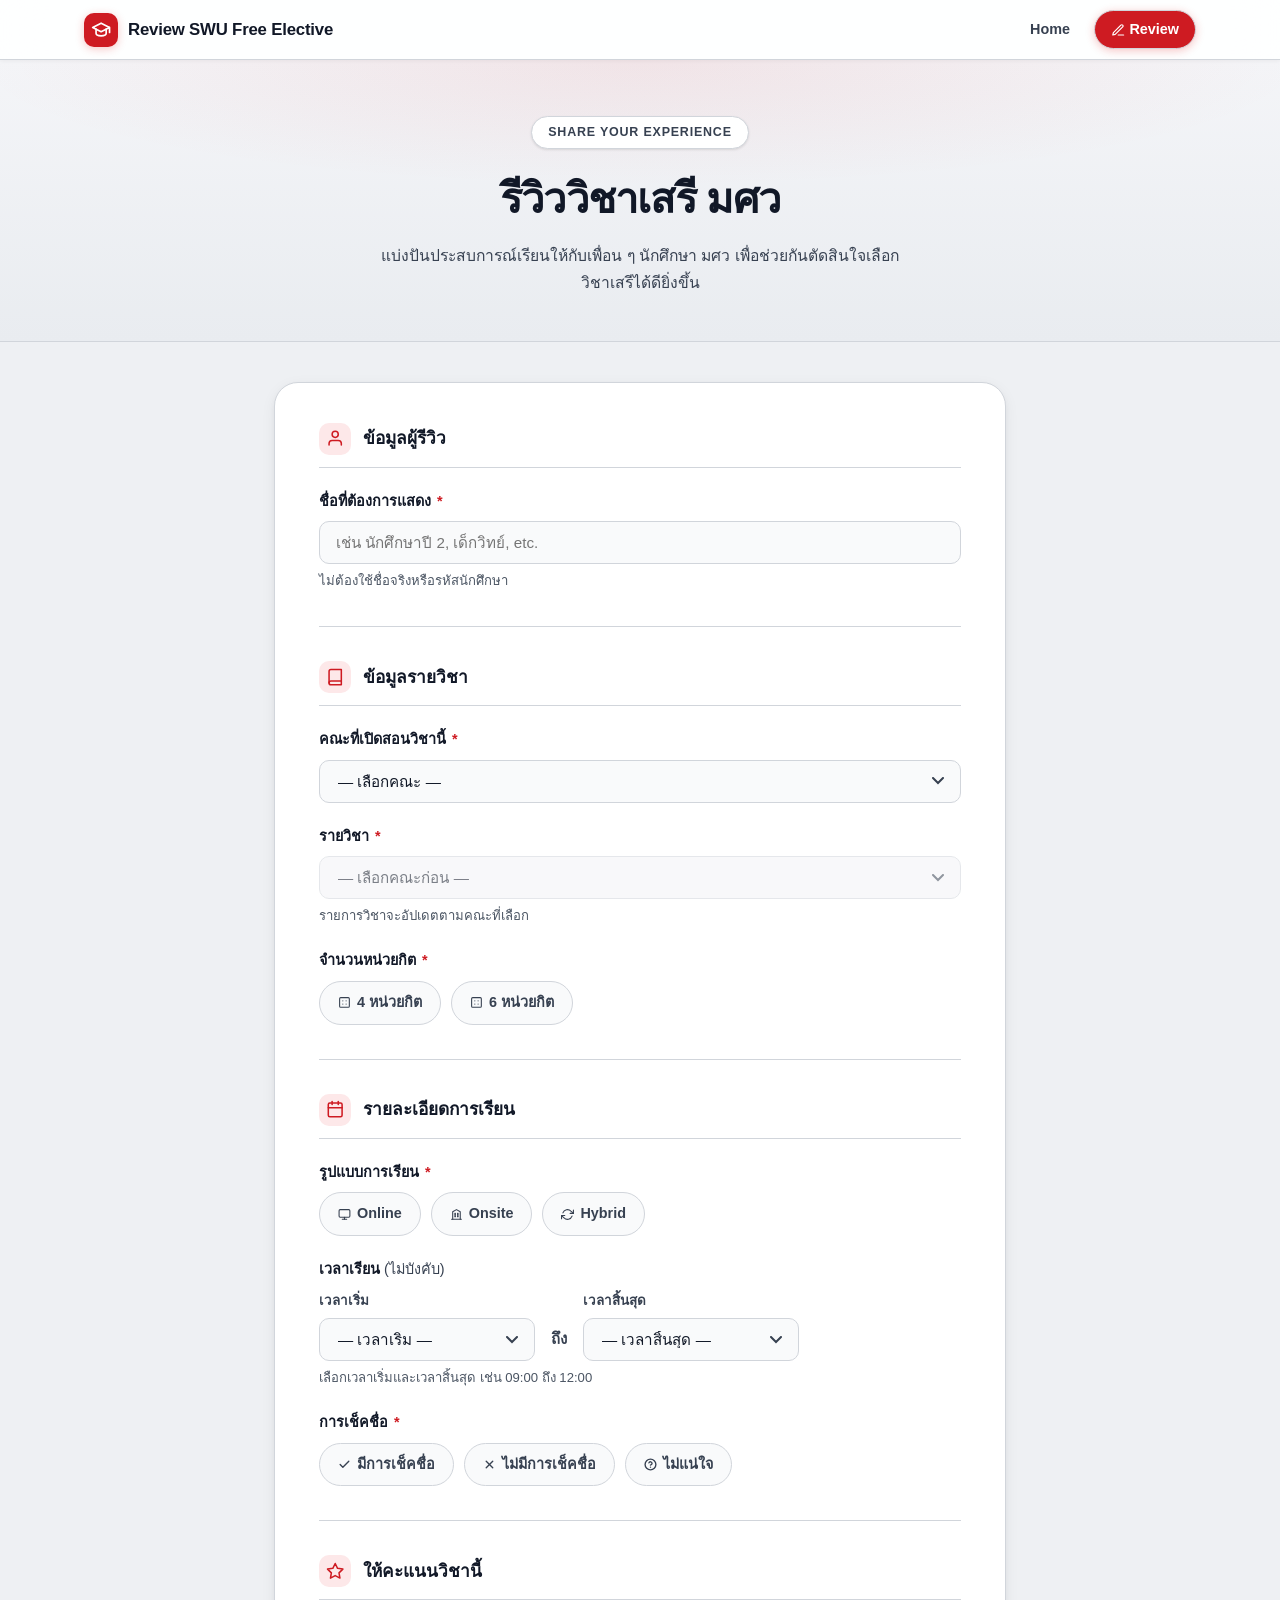
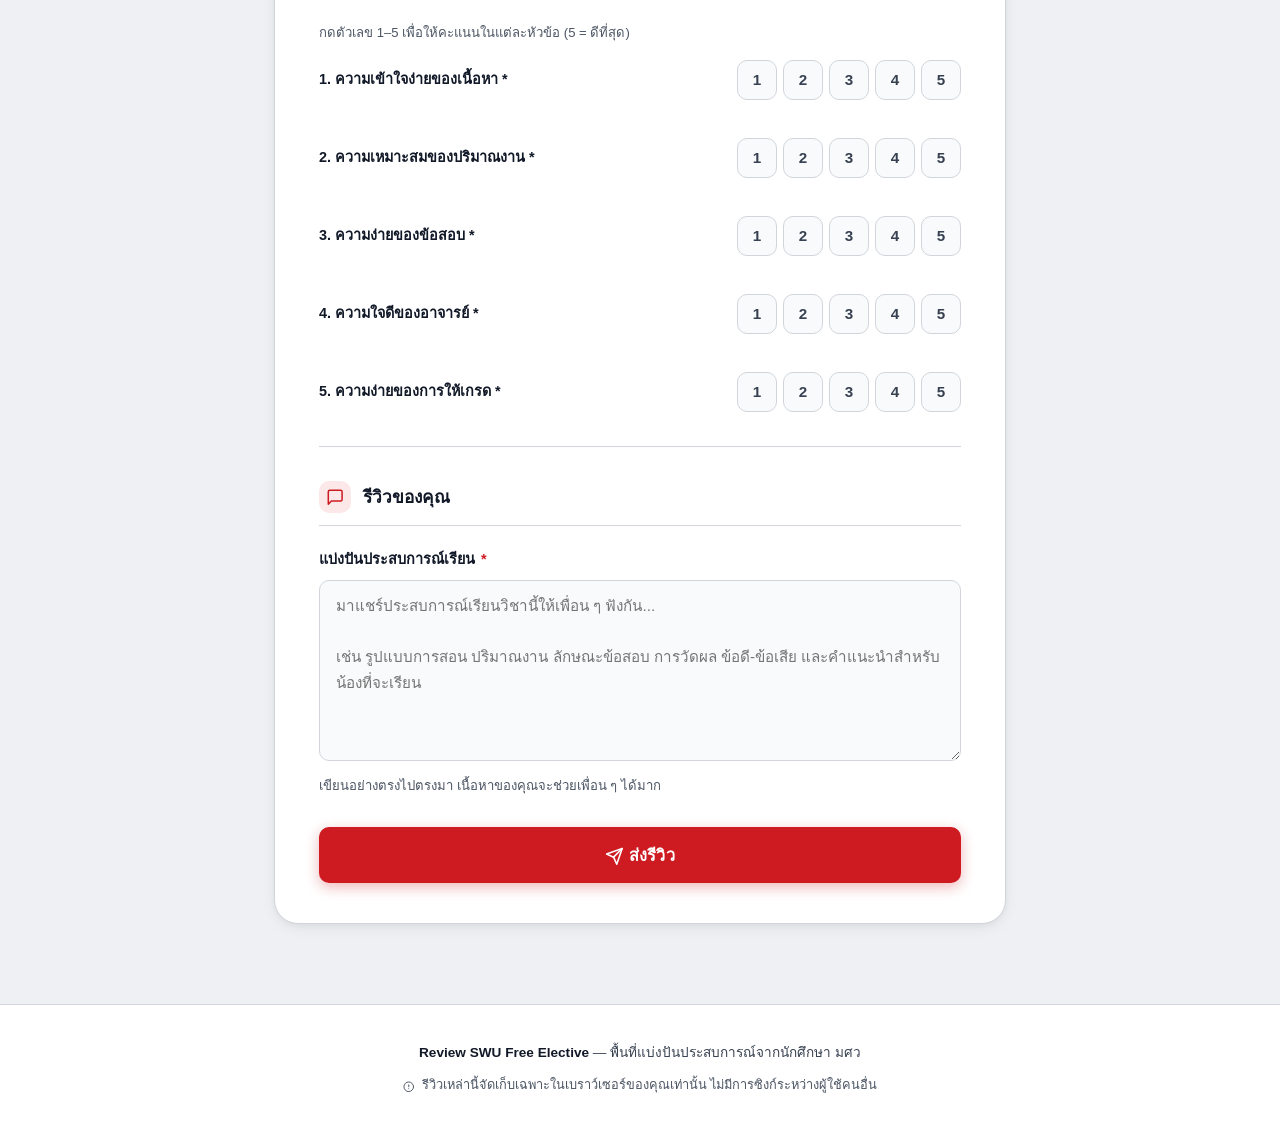
==== commit 5224d5bc: "feat: add stylesheet and update review page layout" ====
--- a/review.html
+++ b/review.html
@@ -1,12 +1,15 @@
 <!DOCTYPE html>
 <html lang="th">
+
 <head>
   <meta charset="UTF-8" />
   <meta name="viewport" content="width=device-width, initial-scale=1.0" />
   <title>Review SWU Free Elective — ส่งรีวิว</title>
   <link rel="stylesheet" href="css/style.css" />
-  <link rel="icon" href="data:image/svg+xml,<svg xmlns='http://www.w3.org/2000/svg' viewBox='0 0 24 24' fill='none' stroke='%23E02424' stroke-width='2' stroke-linecap='round' stroke-linejoin='round'><path d='M22 10v6M2 10l10-5 10 5-10 5z'/><path d='M6 12v5c0 2 2 3 6 3s6-1 6-3v-5'/></svg>" />
+  <link rel="icon"
+    href="data:image/svg+xml,<svg xmlns='http://www.w3.org/2000/svg' viewBox='0 0 24 24' fill='none' stroke='%23E02424' stroke-width='2' stroke-linecap='round' stroke-linejoin='round'><path d='M22 10v6M2 10l10-5 10 5-10 5z'/><path d='M6 12v5c0 2 2 3 6 3s6-1 6-3v-5'/></svg>" />
 </head>
+
 <body>
 
   <!-- ══════════════════════════════════════════════════════
@@ -16,21 +19,23 @@
     <div class="navbar__inner">
       <a href="index.html" class="navbar__logo" aria-label="หน้าหลัก">
         <div class="navbar__logo-icon">
-          <svg class="ui-icon" viewBox="0 0 24 24" fill="none" stroke="currentColor" stroke-width="2" stroke-linecap="round" stroke-linejoin="round">
-            <path d="M22 10v6M2 10l10-5 10 5-10 5z"/>
-            <path d="M6 12v5c0 2 2 3 6 3s6-1 6-3v-5"/>
+          <svg class="ui-icon" viewBox="0 0 24 24" fill="none" stroke="currentColor" stroke-width="2"
+            stroke-linecap="round" stroke-linejoin="round">
+            <path d="M22 10v6M2 10l10-5 10 5-10 5z" />
+            <path d="M6 12v5c0 2 2 3 6 3s6-1 6-3v-5" />
           </svg>
         </div>
         <span>Review SWU Free Elective</span>
       </a>
       <div class="navbar__nav">
-        <a href="index.html"  class="nav-link">หน้าหลัก</a>
+        <a href="index.html" class="nav-link">Home</a>
         <a href="review.html" class="nav-link nav-link--active nav-link--cta" aria-current="page">
-          <svg class="ui-icon ui-icon--sm" viewBox="0 0 24 24" fill="none" stroke="currentColor" stroke-width="2" stroke-linecap="round" stroke-linejoin="round">
-            <path d="M12 20h9"/>
-            <path d="M16.5 3.5a2.121 2.121 0 0 1 3 3L7 19l-4 1 1-4L16.5 3.5z"/>
+          <svg class="ui-icon ui-icon--sm" viewBox="0 0 24 24" fill="none" stroke="currentColor" stroke-width="2"
+            stroke-linecap="round" stroke-linejoin="round">
+            <path d="M12 20h9" />
+            <path d="M16.5 3.5a2.121 2.121 0 0 1 3 3L7 19l-4 1 1-4L16.5 3.5z" />
           </svg>
-          รีวิว
+          Review
         </a>
       </div>
     </div>
@@ -57,8 +62,9 @@
       <!-- ── SUCCESS MESSAGE (hidden until submission) ───── -->
       <div id="successMessage" role="alert" aria-live="polite">
         <div class="success-icon">
-          <svg class="ui-icon ui-icon--lg" viewBox="0 0 24 24" fill="none" stroke="currentColor" stroke-width="2.5" stroke-linecap="round" stroke-linejoin="round">
-            <polyline points="20 6 9 17 4 12"/>
+          <svg class="ui-icon ui-icon--lg" viewBox="0 0 24 24" fill="none" stroke="currentColor" stroke-width="2.5"
+            stroke-linecap="round" stroke-linejoin="round">
+            <polyline points="20 6 9 17 4 12" />
           </svg>
         </div>
         <h2 class="success-title">ส่งรีวิวสำเร็จแล้ว!</h2>
@@ -68,16 +74,18 @@
         </p>
         <div class="success-actions">
           <button id="goHomeBtn" class="btn-primary">
-            <svg class="ui-icon ui-icon--sm" viewBox="0 0 24 24" fill="none" stroke="currentColor" stroke-width="2" stroke-linecap="round" stroke-linejoin="round">
-              <path d="M3 9l9-7 9 7v11a2 2 0 0 1-2 2H5a2 2 0 0 1-2-2z"/>
-              <polyline points="9 22 9 12 15 12 15 22"/>
+            <svg class="ui-icon ui-icon--sm" viewBox="0 0 24 24" fill="none" stroke="currentColor" stroke-width="2"
+              stroke-linecap="round" stroke-linejoin="round">
+              <path d="M3 9l9-7 9 7v11a2 2 0 0 1-2 2H5a2 2 0 0 1-2-2z" />
+              <polyline points="9 22 9 12 15 12 15 22" />
             </svg>
             กลับหน้าหลัก
           </button>
           <button id="reviewMoreBtn" class="btn-secondary">
-            <svg class="ui-icon ui-icon--sm" viewBox="0 0 24 24" fill="none" stroke="currentColor" stroke-width="2" stroke-linecap="round" stroke-linejoin="round">
-              <path d="M12 20h9"/>
-              <path d="M16.5 3.5a2.121 2.121 0 0 1 3 3L7 19l-4 1 1-4L16.5 3.5z"/>
+            <svg class="ui-icon ui-icon--sm" viewBox="0 0 24 24" fill="none" stroke="currentColor" stroke-width="2"
+              stroke-linecap="round" stroke-linejoin="round">
+              <path d="M12 20h9" />
+              <path d="M16.5 3.5a2.121 2.121 0 0 1 3 3L7 19l-4 1 1-4L16.5 3.5z" />
             </svg>
             รีวิววิชาอื่นต่อ
           </button>
@@ -94,9 +102,10 @@
           <div class="form-section">
             <div class="form-section__title">
               <div class="form-section__title-icon">
-                <svg class="ui-icon" viewBox="0 0 24 24" fill="none" stroke="currentColor" stroke-width="2" stroke-linecap="round" stroke-linejoin="round">
-                  <path d="M20 21v-2a4 4 0 0 0-4-4H8a4 4 0 0 0-4 4v2"/>
-                  <circle cx="12" cy="7" r="4"/>
+                <svg class="ui-icon" viewBox="0 0 24 24" fill="none" stroke="currentColor" stroke-width="2"
+                  stroke-linecap="round" stroke-linejoin="round">
+                  <path d="M20 21v-2a4 4 0 0 0-4-4H8a4 4 0 0 0-4 4v2" />
+                  <circle cx="12" cy="7" r="4" />
                 </svg>
               </div>
               ข้อมูลผู้รีวิว
@@ -106,15 +115,8 @@
               <label for="displayName" class="form-label">
                 ชื่อที่ต้องการแสดง <span class="required">*</span>
               </label>
-              <input
-                type="text"
-                id="displayName"
-                name="displayName"
-                class="form-input"
-                placeholder="เช่น นักศึกษาปี 2, เด็กวิทย์, etc."
-                autocomplete="off"
-                maxlength="60"
-              />
+              <input type="text" id="displayName" name="displayName" class="form-input"
+                placeholder="เช่น นักศึกษาปี 2, เด็กวิทย์, etc." autocomplete="off" maxlength="60" />
               <span class="form-hint">ไม่ต้องใช้ชื่อจริงหรือรหัสนักศึกษา</span>
             </div>
           </div>
@@ -123,9 +125,10 @@
           <div class="form-section">
             <div class="form-section__title">
               <div class="form-section__title-icon">
-                <svg class="ui-icon" viewBox="0 0 24 24" fill="none" stroke="currentColor" stroke-width="2" stroke-linecap="round" stroke-linejoin="round">
-                  <path d="M4 19.5A2.5 2.5 0 0 1 6.5 17H20"/>
-                  <path d="M6.5 2H20v20H6.5A2.5 2.5 0 0 1 4 19.5v-15A2.5 2.5 0 0 1 6.5 2z"/>
+                <svg class="ui-icon" viewBox="0 0 24 24" fill="none" stroke="currentColor" stroke-width="2"
+                  stroke-linecap="round" stroke-linejoin="round">
+                  <path d="M4 19.5A2.5 2.5 0 0 1 6.5 17H20" />
+                  <path d="M6.5 2H20v20H6.5A2.5 2.5 0 0 1 4 19.5v-15A2.5 2.5 0 0 1 6.5 2z" />
                 </svg>
               </div>
               ข้อมูลรายวิชา
@@ -158,24 +161,26 @@
               <div class="option-group">
                 <input type="radio" id="credits4" name="credits" value="4" />
                 <label for="credits4">
-                  <svg class="ui-icon ui-icon--xs" viewBox="0 0 24 24" fill="none" stroke="currentColor" stroke-width="2" stroke-linecap="round" stroke-linejoin="round">
-                    <rect x="3" y="3" width="18" height="18" rx="2" ry="2"/>
-                    <line x1="9" y1="9" x2="9" y2="9.01"/>
-                    <line x1="15" y1="9" x2="15" y2="9.01"/>
-                    <line x1="9" y1="15" x2="9" y2="15.01"/>
-                    <line x1="15" y1="15" x2="15" y2="15.01"/>
+                  <svg class="ui-icon ui-icon--xs" viewBox="0 0 24 24" fill="none" stroke="currentColor"
+                    stroke-width="2" stroke-linecap="round" stroke-linejoin="round">
+                    <rect x="3" y="3" width="18" height="18" rx="2" ry="2" />
+                    <line x1="9" y1="9" x2="9" y2="9.01" />
+                    <line x1="15" y1="9" x2="15" y2="9.01" />
+                    <line x1="9" y1="15" x2="9" y2="15.01" />
+                    <line x1="15" y1="15" x2="15" y2="15.01" />
                   </svg>
                   4 หน่วยกิต
                 </label>
 
                 <input type="radio" id="credits6" name="credits" value="6" />
                 <label for="credits6">
-                  <svg class="ui-icon ui-icon--xs" viewBox="0 0 24 24" fill="none" stroke="currentColor" stroke-width="2" stroke-linecap="round" stroke-linejoin="round">
-                    <rect x="3" y="3" width="18" height="18" rx="2" ry="2"/>
-                    <line x1="9" y1="9" x2="9" y2="9.01"/>
-                    <line x1="15" y1="9" x2="15" y2="9.01"/>
-                    <line x1="9" y1="15" x2="9" y2="15.01"/>
-                    <line x1="15" y1="15" x2="15" y2="15.01"/>
+                  <svg class="ui-icon ui-icon--xs" viewBox="0 0 24 24" fill="none" stroke="currentColor"
+                    stroke-width="2" stroke-linecap="round" stroke-linejoin="round">
+                    <rect x="3" y="3" width="18" height="18" rx="2" ry="2" />
+                    <line x1="9" y1="9" x2="9" y2="9.01" />
+                    <line x1="15" y1="9" x2="15" y2="9.01" />
+                    <line x1="9" y1="15" x2="9" y2="15.01" />
+                    <line x1="15" y1="15" x2="15" y2="15.01" />
                   </svg>
                   6 หน่วยกิต
                 </label>
@@ -187,11 +192,12 @@
           <div class="form-section">
             <div class="form-section__title">
               <div class="form-section__title-icon">
-                <svg class="ui-icon" viewBox="0 0 24 24" fill="none" stroke="currentColor" stroke-width="2" stroke-linecap="round" stroke-linejoin="round">
-                  <rect x="3" y="4" width="18" height="18" rx="2" ry="2"/>
-                  <line x1="16" y1="2" x2="16" y2="6"/>
-                  <line x1="8" y1="2" x2="8" y2="6"/>
-                  <line x1="3" y1="10" x2="21" y2="10"/>
+                <svg class="ui-icon" viewBox="0 0 24 24" fill="none" stroke="currentColor" stroke-width="2"
+                  stroke-linecap="round" stroke-linejoin="round">
+                  <rect x="3" y="4" width="18" height="18" rx="2" ry="2" />
+                  <line x1="16" y1="2" x2="16" y2="6" />
+                  <line x1="8" y1="2" x2="8" y2="6" />
+                  <line x1="3" y1="10" x2="21" y2="10" />
                 </svg>
               </div>
               รายละเอียดการเรียน
@@ -201,32 +207,35 @@
             <div class="form-group" id="formatGroup">
               <span class="form-label">รูปแบบการเรียน <span class="required">*</span></span>
               <div class="option-group">
-                <input type="radio" id="formatOnline"  name="learningFormat" value="Online" />
+                <input type="radio" id="formatOnline" name="learningFormat" value="Online" />
                 <label for="formatOnline">
-                  <svg class="ui-icon ui-icon--xs" viewBox="0 0 24 24" fill="none" stroke="currentColor" stroke-width="2" stroke-linecap="round" stroke-linejoin="round">
-                    <rect x="2" y="3" width="20" height="14" rx="2" ry="2"/>
-                    <line x1="8" y1="21" x2="16" y2="21"/>
-                    <line x1="12" y1="17" x2="12" y2="21"/>
+                  <svg class="ui-icon ui-icon--xs" viewBox="0 0 24 24" fill="none" stroke="currentColor"
+                    stroke-width="2" stroke-linecap="round" stroke-linejoin="round">
+                    <rect x="2" y="3" width="20" height="14" rx="2" ry="2" />
+                    <line x1="8" y1="21" x2="16" y2="21" />
+                    <line x1="12" y1="17" x2="12" y2="21" />
                   </svg>
                   Online
                 </label>
 
-                <input type="radio" id="formatOnsite"  name="learningFormat" value="Onsite" />
+                <input type="radio" id="formatOnsite" name="learningFormat" value="Onsite" />
                 <label for="formatOnsite">
-                  <svg class="ui-icon ui-icon--xs" viewBox="0 0 24 24" fill="none" stroke="currentColor" stroke-width="2" stroke-linecap="round" stroke-linejoin="round">
-                    <path d="M3 21h18"/>
-                    <path d="M5 21V7l7-4 7 4v14"/>
-                    <path d="M9 10h1v2H9zM14 10h1v2H14zM9 14h1v2H9zM14 14h1v2H14z"/>
+                  <svg class="ui-icon ui-icon--xs" viewBox="0 0 24 24" fill="none" stroke="currentColor"
+                    stroke-width="2" stroke-linecap="round" stroke-linejoin="round">
+                    <path d="M3 21h18" />
+                    <path d="M5 21V7l7-4 7 4v14" />
+                    <path d="M9 10h1v2H9zM14 10h1v2H14zM9 14h1v2H9zM14 14h1v2H14z" />
                   </svg>
                   Onsite
                 </label>
 
-                <input type="radio" id="formatHybrid"  name="learningFormat" value="Hybrid" />
+                <input type="radio" id="formatHybrid" name="learningFormat" value="Hybrid" />
                 <label for="formatHybrid">
-                  <svg class="ui-icon ui-icon--xs" viewBox="0 0 24 24" fill="none" stroke="currentColor" stroke-width="2" stroke-linecap="round" stroke-linejoin="round">
-                    <polyline points="23 4 23 10 17 10"/>
-                    <polyline points="1 20 1 14 7 14"/>
-                    <path d="M3.51 9a9 9 0 0 1 14.85-3.36L23 10M1 14l4.64 4.36A9 9 0 0 0 20.49 15"/>
+                  <svg class="ui-icon ui-icon--xs" viewBox="0 0 24 24" fill="none" stroke="currentColor"
+                    stroke-width="2" stroke-linecap="round" stroke-linejoin="round">
+                    <polyline points="23 4 23 10 17 10" />
+                    <polyline points="1 20 1 14 7 14" />
+                    <path d="M3.51 9a9 9 0 0 1 14.85-3.36L23 10M1 14l4.64 4.36A9 9 0 0 0 20.49 15" />
                   </svg>
                   Hybrid
                 </label>
@@ -323,29 +332,32 @@
             <div class="form-group" id="attendanceGroup">
               <span class="form-label">การเช็คชื่อ <span class="required">*</span></span>
               <div class="option-group">
-                <input type="radio" id="attYes"     name="attendance" value="มีการเช็คชื่อ" />
+                <input type="radio" id="attYes" name="attendance" value="มีการเช็คชื่อ" />
                 <label for="attYes">
-                  <svg class="ui-icon ui-icon--xs" viewBox="0 0 24 24" fill="none" stroke="currentColor" stroke-width="2.5" stroke-linecap="round" stroke-linejoin="round">
-                    <polyline points="20 6 9 17 4 12"/>
+                  <svg class="ui-icon ui-icon--xs" viewBox="0 0 24 24" fill="none" stroke="currentColor"
+                    stroke-width="2.5" stroke-linecap="round" stroke-linejoin="round">
+                    <polyline points="20 6 9 17 4 12" />
                   </svg>
                   มีการเช็คชื่อ
                 </label>
 
-                <input type="radio" id="attNo"      name="attendance" value="ไม่มีการเช็คชื่อ" />
+                <input type="radio" id="attNo" name="attendance" value="ไม่มีการเช็คชื่อ" />
                 <label for="attNo">
-                  <svg class="ui-icon ui-icon--xs" viewBox="0 0 24 24" fill="none" stroke="currentColor" stroke-width="2.5" stroke-linecap="round" stroke-linejoin="round">
-                    <line x1="18" y1="6" x2="6" y2="18"/>
-                    <line x1="6" y1="6" x2="18" y2="18"/>
+                  <svg class="ui-icon ui-icon--xs" viewBox="0 0 24 24" fill="none" stroke="currentColor"
+                    stroke-width="2.5" stroke-linecap="round" stroke-linejoin="round">
+                    <line x1="18" y1="6" x2="6" y2="18" />
+                    <line x1="6" y1="6" x2="18" y2="18" />
                   </svg>
                   ไม่มีการเช็คชื่อ
                 </label>
 
-                <input type="radio" id="attUnsure"  name="attendance" value="ไม่แน่ใจ" />
+                <input type="radio" id="attUnsure" name="attendance" value="ไม่แน่ใจ" />
                 <label for="attUnsure">
-                  <svg class="ui-icon ui-icon--xs" viewBox="0 0 24 24" fill="none" stroke="currentColor" stroke-width="2.5" stroke-linecap="round" stroke-linejoin="round">
-                    <circle cx="12" cy="12" r="10"/>
-                    <path d="M9.09 9a3 3 0 0 1 5.83 1c0 2-3 3-3 3"/>
-                    <line x1="12" y1="17" x2="12.01" y2="17"/>
+                  <svg class="ui-icon ui-icon--xs" viewBox="0 0 24 24" fill="none" stroke="currentColor"
+                    stroke-width="2.5" stroke-linecap="round" stroke-linejoin="round">
+                    <circle cx="12" cy="12" r="10" />
+                    <path d="M9.09 9a3 3 0 0 1 5.83 1c0 2-3 3-3 3" />
+                    <line x1="12" y1="17" x2="12.01" y2="17" />
                   </svg>
                   ไม่แน่ใจ
                 </label>
@@ -357,8 +369,10 @@
           <div class="form-section" id="ratingsSection">
             <div class="form-section__title">
               <div class="form-section__title-icon">
-                <svg class="ui-icon" viewBox="0 0 24 24" fill="none" stroke="currentColor" stroke-width="2" stroke-linecap="round" stroke-linejoin="round">
-                  <polygon points="12 2 15.09 8.26 22 9.27 17 14.14 18.18 21.02 12 17.77 5.82 21.02 7 14.14 2 9.27 8.91 8.26 12 2"/>
+                <svg class="ui-icon" viewBox="0 0 24 24" fill="none" stroke="currentColor" stroke-width="2"
+                  stroke-linecap="round" stroke-linejoin="round">
+                  <polygon
+                    points="12 2 15.09 8.26 22 9.27 17 14.14 18.18 21.02 12 17.77 5.82 21.02 7 14.14 2 9.27 8.91 8.26 12 2" />
                 </svg>
               </div>
               ให้คะแนนวิชานี้
@@ -371,8 +385,10 @@
 
               <div class="form-group">
                 <div class="rating-form-row">
-                  <span class="rating-form-row__label">1. ความเข้าใจง่ายของเนื้อหา <span class="required">*</span></span>
-                  <div class="rating-group" data-rating-key="contentClarity" role="group" aria-label="ความเข้าใจง่ายของเนื้อหา">
+                  <span class="rating-form-row__label">1. ความเข้าใจง่ายของเนื้อหา <span
+                      class="required">*</span></span>
+                  <div class="rating-group" data-rating-key="contentClarity" role="group"
+                    aria-label="ความเข้าใจง่ายของเนื้อหา">
                     <button type="button" class="rating-btn" data-value="1" aria-label="1 คะแนน">1</button>
                     <button type="button" class="rating-btn" data-value="2" aria-label="2 คะแนน">2</button>
                     <button type="button" class="rating-btn" data-value="3" aria-label="3 คะแนน">3</button>
@@ -385,7 +401,8 @@
               <div class="form-group">
                 <div class="rating-form-row">
                   <span class="rating-form-row__label">2. ความเหมาะสมของปริมาณงาน <span class="required">*</span></span>
-                  <div class="rating-group" data-rating-key="workloadAppropriateness" role="group" aria-label="ความเหมาะสมของปริมาณงาน">
+                  <div class="rating-group" data-rating-key="workloadAppropriateness" role="group"
+                    aria-label="ความเหมาะสมของปริมาณงาน">
                     <button type="button" class="rating-btn" data-value="1" aria-label="1 คะแนน">1</button>
                     <button type="button" class="rating-btn" data-value="2" aria-label="2 คะแนน">2</button>
                     <button type="button" class="rating-btn" data-value="3" aria-label="3 คะแนน">3</button>
@@ -411,7 +428,8 @@
               <div class="form-group">
                 <div class="rating-form-row">
                   <span class="rating-form-row__label">4. ความใจดีของอาจารย์ <span class="required">*</span></span>
-                  <div class="rating-group" data-rating-key="instructorKindness" role="group" aria-label="ความใจดีของอาจารย์">
+                  <div class="rating-group" data-rating-key="instructorKindness" role="group"
+                    aria-label="ความใจดีของอาจารย์">
                     <button type="button" class="rating-btn" data-value="1" aria-label="1 คะแนน">1</button>
                     <button type="button" class="rating-btn" data-value="2" aria-label="2 คะแนน">2</button>
                     <button type="button" class="rating-btn" data-value="3" aria-label="3 คะแนน">3</button>
@@ -424,7 +442,8 @@
               <div class="form-group">
                 <div class="rating-form-row">
                   <span class="rating-form-row__label">5. ความง่ายของการให้เกรด <span class="required">*</span></span>
-                  <div class="rating-group" data-rating-key="gradingEase" role="group" aria-label="ความง่ายของการให้เกรด">
+                  <div class="rating-group" data-rating-key="gradingEase" role="group"
+                    aria-label="ความง่ายของการให้เกรด">
                     <button type="button" class="rating-btn" data-value="1" aria-label="1 คะแนน">1</button>
                     <button type="button" class="rating-btn" data-value="2" aria-label="2 คะแนน">2</button>
                     <button type="button" class="rating-btn" data-value="3" aria-label="3 คะแนน">3</button>
@@ -441,8 +460,9 @@
           <div class="form-section">
             <div class="form-section__title">
               <div class="form-section__title-icon">
-                <svg class="ui-icon" viewBox="0 0 24 24" fill="none" stroke="currentColor" stroke-width="2" stroke-linecap="round" stroke-linejoin="round">
-                  <path d="M21 15a2 2 0 0 1-2 2H7l-4 4V5a2 2 0 0 1 2-2h14a2 2 0 0 1 2 2z"/>
+                <svg class="ui-icon" viewBox="0 0 24 24" fill="none" stroke="currentColor" stroke-width="2"
+                  stroke-linecap="round" stroke-linejoin="round">
+                  <path d="M21 15a2 2 0 0 1-2 2H7l-4 4V5a2 2 0 0 1 2-2h14a2 2 0 0 1 2 2z" />
                 </svg>
               </div>
               รีวิวของคุณ
@@ -452,24 +472,19 @@
               <label for="writtenReview" class="form-label">
                 แบ่งปันประสบการณ์เรียน <span class="required">*</span>
               </label>
-              <textarea
-                id="writtenReview"
-                name="writtenReview"
-                class="form-textarea"
-                rows="6"
-                placeholder="มาแชร์ประสบการณ์เรียนวิชานี้ให้เพื่อน ๆ ฟังกัน...
-
-เช่น รูปแบบการสอน ปริมาณงาน ลักษณะข้อสอบ การวัดผล ข้อดี-ข้อเสีย และคำแนะนำสำหรับน้องที่จะเรียน"
-              ></textarea>
+              <textarea id="writtenReview" name="writtenReview" class="form-textarea" rows="6" placeholder="มาแชร์ประสบการณ์เรียนวิชานี้ให้เพื่อน ๆ ฟังกัน...
+
+เช่น รูปแบบการสอน ปริมาณงาน ลักษณะข้อสอบ การวัดผล ข้อดี-ข้อเสีย และคำแนะนำสำหรับน้องที่จะเรียน"></textarea>
               <span class="form-hint">เขียนอย่างตรงไปตรงมา เนื้อหาของคุณจะช่วยเพื่อน ๆ ได้มาก</span>
             </div>
           </div>
 
           <!-- ─── SUBMIT ───────────────────────────────────── -->
           <button type="submit" id="submitBtn" class="btn-submit">
-            <svg class="ui-icon" viewBox="0 0 24 24" fill="none" stroke="currentColor" stroke-width="2" stroke-linecap="round" stroke-linejoin="round">
-              <line x1="22" y1="2" x2="11" y2="13"/>
-              <polygon points="22 2 15 22 11 13 2 9 22 2"/>
+            <svg class="ui-icon" viewBox="0 0 24 24" fill="none" stroke="currentColor" stroke-width="2"
+              stroke-linecap="round" stroke-linejoin="round">
+              <line x1="22" y1="2" x2="11" y2="13" />
+              <polygon points="22 2 15 22 11 13 2 9 22 2" />
             </svg>
             ส่งรีวิว
           </button>
@@ -488,10 +503,12 @@
       <strong>Review SWU Free Elective</strong> — พื้นที่แบ่งปันประสบการณ์จากนักศึกษา มศว
     </p>
     <p class="footer__warning">
-      <svg class="ui-icon ui-icon--xs" viewBox="0 0 24 24" fill="none" stroke="currentColor" stroke-width="2" stroke-linecap="round" stroke-linejoin="round" style="display:inline-block; vertical-align:text-bottom; margin-right:4px;">
-        <circle cx="12" cy="12" r="10"/>
-        <line x1="12" y1="8" x2="12" y2="12"/>
-        <line x1="12" y1="16" x2="12.01" y2="16"/>
+      <svg class="ui-icon ui-icon--xs" viewBox="0 0 24 24" fill="none" stroke="currentColor" stroke-width="2"
+        stroke-linecap="round" stroke-linejoin="round"
+        style="display:inline-block; vertical-align:text-bottom; margin-right:4px;">
+        <circle cx="12" cy="12" r="10" />
+        <line x1="12" y1="8" x2="12" y2="12" />
+        <line x1="12" y1="16" x2="12.01" y2="16" />
       </svg>
       รีวิวเหล่านี้จัดเก็บเฉพาะในเบราว์เซอร์ของคุณเท่านั้น ไม่มีการซิงก์ระหว่างผู้ใช้คนอื่น
     </p>
@@ -502,4 +519,5 @@
   <script src="js/storage.js"></script>
   <script src="js/review.js"></script>
 </body>
-</html>
+
+</html>
--- a/css/style.css
+++ b/css/style.css
@@ -7,52 +7,54 @@
 /* ── Custom Properties ───────────────────────────────────────── */
 :root {
   /* SWU Signature Red & Accent Accompanying Shades */
-  --color-red:          #E02424;
-  --color-red-hover:    #C81E1E;
-  --color-red-active:   #9B1C1C;
-  --color-red-light:    #FEF2F2;
-  --color-red-subtle:   #FDE8E8;
-  --color-red-border:   rgba(224, 36, 36, 0.2);
-
-  /* Apple-inspired Greys & Text Hierarchy */
-  --color-grey-dark:    #1D1D1F; /* Primary typography (Apple ink) */
-  --color-grey:         #4B5563; /* Secondary typography */
-  --color-grey-muted:   #86868B; /* Subtle/caption text */
+  --color-red:          #CE1B22; /* Slightly deeper SWU Red for high contrast & clarity */
+  --color-red-hover:    #B3141B;
+  --color-red-active:   #8E0F14;
+  --color-red-light:    #FDE8E9; /* Warm tinted red badge background */
+  --color-red-subtle:   #FBD5D6;
+  --color-red-border:   rgba(206, 27, 34, 0.28);
+
+  /* Modern Neutral Grays & Crisp High-Contrast Typography */
+  --color-grey-dark:    #111827; /* Deep Charcoal/Black for maximum readability */
+  --color-grey:         #374151; /* Dark Slate Gray (readable secondary copy) */
+  --color-grey-muted:   #4B5563; /* Crisp caption text (darkened from #86868B) */
   --color-grey-light:   #E5E7EB; /* Subtle dividers */
-  --color-grey-border:  #E5E7EB; /* Refined thin borders */
-  --color-grey-bg:      #F5F5F7; /* Apple iconic cool-grey surface */
-  --color-grey-tag:     #E5E7EB; 
-
-  --color-black:        #1D1D1F;
+  --color-grey-border:  #D1D5DB; /* Defined borders so cards distinctly pop against canvas */
+  --color-grey-bg:      #F3F4F6; /* Soft cool-gray surface */
+  --color-grey-tag:     #E5E7EB;
+
+  --color-black:        #111827;
   --color-white:        #FFFFFF;
-  --color-body-bg:      #FBFBFD; /* Super clean Apple light canvas */
-
-  --color-error:        #E02424;
-  --color-error-bg:     #FEF2F2;
-  --color-success:      #10B981;
-
-  --font-base:          -apple-system, BlinkMacSystemFont, 'SF Pro Display', 'SF Pro Text', 'Noto Sans Thai', 'Noto Sans', sans-serif;
-
-  --radius-xs:          6px;
-  --radius-sm:          10px;
-  --radius-md:          16px;
-  --radius-lg:          24px;
-  --radius-pill:        999px;
-
-  /* Apple-level silky layered shadows */
-  --shadow-sm:          0 1px 3px rgba(0, 0, 0, 0.04), 0 1px 2px rgba(0, 0, 0, 0.02);
-  --shadow-md:          0 4px 16px -2px rgba(0, 0, 0, 0.06), 0 2px 6px -1px rgba(0, 0, 0, 0.03);
-  --shadow-lg:          0 12px 32px -4px rgba(0, 0, 0, 0.08), 0 4px 12px -2px rgba(0, 0, 0, 0.03);
-  --shadow-hover:       0 14px 34px -4px rgba(0, 0, 0, 0.09), 0 6px 14px -2px rgba(224, 36, 36, 0.06);
-
-  --transition:         0.25s cubic-bezier(0.16, 1, 0.3, 1);
-
-  --max-width:          1160px;
-  --nav-height:         60px;
+  --color-body-bg:      #EEF0F3; /* Slightly dimmed/muted gray background for distinct card contrast */
+
+  --color-error:        #CE1B22;
+  --color-error-bg:     #FEE2E2;
+  --color-success:      #059669;
+
+  --font-base: -apple-system, BlinkMacSystemFont, 'SF Pro Display', 'SF Pro Text', 'Noto Sans Thai', 'Noto Sans', sans-serif;
+
+  --radius-xs: 6px;
+  --radius-sm: 10px;
+  --radius-md: 16px;
+  --radius-lg: 24px;
+  --radius-pill: 999px;
+
+  /* Layered crisp shadows with soft ambient depth */
+  --shadow-sm: 0 1px 3px rgba(0, 0, 0, 0.07), 0 1px 2px rgba(0, 0, 0, 0.04);
+  --shadow-md: 0 4px 16px -2px rgba(0, 0, 0, 0.08), 0 2px 6px -1px rgba(0, 0, 0, 0.04);
+  --shadow-lg: 0 12px 32px -4px rgba(0, 0, 0, 0.10), 0 4px 12px -2px rgba(0, 0, 0, 0.04);
+  --shadow-hover: 0 14px 34px -4px rgba(0, 0, 0, 0.12), 0 6px 16px -2px rgba(206, 27, 34, 0.10);
+
+  --transition: 0.25s cubic-bezier(0.16, 1, 0.3, 1);
+
+  --max-width: 1160px;
+  --nav-height: 60px;
 }
 
 /* ── Reset & Base ────────────────────────────────────────────── */
-*, *::before, *::after {
+*,
+*::before,
+*::after {
   box-sizing: border-box;
   margin: 0;
   padding: 0;
@@ -121,17 +123,17 @@
 @import url('https://fonts.googleapis.com/css2?family=Noto+Sans+Thai:wght@300;400;500;600;700;800&family=Noto+Sans:wght@400;600;700&display=swap');
 
 /* ══════════════════════════════════════════════════════════════
-   NAVIGATION BAR (Apple Glassmorphism Clean White)
+   NAVIGATION BAR (Glassmorphism with crisp contrast)
 ══════════════════════════════════════════════════════════════ */
 .navbar {
   position: sticky;
   top: 0;
   z-index: 100;
-  background: rgba(255, 255, 255, 0.82);
+  background: rgba(255, 255, 255, 0.94);
   backdrop-filter: blur(20px) saturate(180%);
   -webkit-backdrop-filter: blur(20px) saturate(180%);
-  border-bottom: 1px solid rgba(0, 0, 0, 0.08);
-  box-shadow: 0 1px 2px rgba(0, 0, 0, 0.02);
+  border-bottom: 1px solid var(--color-grey-border);
+  box-shadow: 0 1px 4px rgba(0, 0, 0, 0.05);
   height: var(--nav-height);
   transition: background var(--transition), border-color var(--transition);
 }
@@ -185,7 +187,7 @@
 .nav-link {
   padding: 7px 16px;
   border-radius: var(--radius-pill);
-  font-weight: 500;
+  font-weight: 600;
   font-size: 0.9rem;
   color: var(--color-grey);
   transition: all var(--transition);
@@ -200,7 +202,8 @@
 .nav-link--active {
   color: var(--color-grey-dark);
   background: var(--color-grey-bg);
-  font-weight: 600;
+  border: 1px solid var(--color-grey-border);
+  font-weight: 700;
 }
 
 .nav-link--cta {
@@ -218,17 +221,17 @@
 }
 
 /* ══════════════════════════════════════════════════════════════
-   HERO SECTION (Apple-Style Clean White & Soft Ambient Glow)
+   HERO SECTION (Balanced Tint & Soft Ambient Glow)
 ══════════════════════════════════════════════════════════════ */
 .hero {
   position: relative;
   min-height: 420px;
   display: flex;
   align-items: center;
-  background: #FFFFFF;
-  background-image: 
-    radial-gradient(ellipse 65% 55% at 50% 0%, rgba(224, 36, 36, 0.05) 0%, rgba(255, 255, 255, 0) 70%),
-    linear-gradient(180deg, #FFFFFF 0%, #FAFAFC 100%);
+  background: #F4F5F8;
+  background-image:
+    radial-gradient(ellipse 70% 60% at 50% 0%, rgba(206, 27, 34, 0.08) 0%, rgba(244, 245, 248, 0) 75%),
+    linear-gradient(180deg, #F4F5F8 0%, #E9ECF0 100%);
   overflow: hidden;
   border-bottom: 1px solid var(--color-grey-border);
 }
@@ -246,16 +249,17 @@
   display: inline-flex;
   align-items: center;
   gap: 6px;
-  background: var(--color-grey-bg);
-  color: var(--color-grey);
-  border: 1px solid rgba(0, 0, 0, 0.06);
+  background: #FFFFFF;
+  color: var(--color-grey);
+  border: 1px solid var(--color-grey-border);
   font-size: 0.78rem;
-  font-weight: 600;
+  font-weight: 700;
   letter-spacing: 0.8px;
   text-transform: uppercase;
   padding: 6px 18px;
   border-radius: var(--radius-pill);
   margin-bottom: 22px;
+  box-shadow: var(--shadow-sm);
 }
 
 .hero__title {
@@ -269,7 +273,7 @@
 
 .hero__title span {
   color: var(--color-red);
-  background: linear-gradient(135deg, #E02424 0%, #B91C1C 100%);
+  background: linear-gradient(135deg, #CE1B22 0%, #A31017 100%);
   -webkit-background-clip: text;
   -webkit-text-fill-color: transparent;
 }
@@ -280,7 +284,7 @@
   max-width: 580px;
   margin: 0 auto 34px;
   line-height: 1.75;
-  font-weight: 400;
+  font-weight: 500;
 }
 
 .hero__cta {
@@ -289,18 +293,18 @@
   gap: 8px;
   background: var(--color-red);
   color: var(--color-white);
-  font-weight: 600;
+  font-weight: 700;
   font-size: 0.98rem;
   padding: 13px 32px;
   border-radius: var(--radius-pill);
   transition: all var(--transition);
-  box-shadow: 0 4px 16px rgba(224, 36, 36, 0.28);
+  box-shadow: 0 4px 16px rgba(206, 27, 34, 0.32);
 }
 
 .hero__cta:hover {
   background: var(--color-red-hover);
   transform: translateY(-2px);
-  box-shadow: 0 8px 24px rgba(224, 36, 36, 0.38);
+  box-shadow: 0 8px 24px rgba(206, 27, 34, 0.42);
 }
 
 .hero__stats {
@@ -325,19 +329,20 @@
 }
 
 .hero__stat-label {
-  font-size: 0.82rem;
+  font-size: 0.85rem;
   color: var(--color-grey-muted);
   margin-top: 4px;
-  font-weight: 500;
+  font-weight: 600;
 }
 
 /* ══════════════════════════════════════════════════════════════
    SEARCH SECTION (Clean Glass Filter Bar)
 ══════════════════════════════════════════════════════════════ */
 .search-section {
-  background: var(--color-white);
-  padding: 28px 24px;
+  background: #FFFFFF;
+  padding: 30px 24px;
   border-bottom: 1px solid var(--color-grey-border);
+  box-shadow: 0 1px 3px rgba(0, 0, 0, 0.04);
 }
 
 .search-section__inner {
@@ -346,8 +351,8 @@
 }
 
 .search-section__title {
-  font-size: 0.98rem;
-  font-weight: 600;
+  font-size: 1rem;
+  font-weight: 700;
   color: var(--color-grey-dark);
   margin-bottom: 14px;
   display: flex;
@@ -382,10 +387,10 @@
   padding: 12px 18px 12px 42px;
   border: 1px solid var(--color-grey-border);
   border-radius: var(--radius-pill);
-  font-size: 0.94rem;
+  font-size: 0.95rem;
   font-family: var(--font-base);
   color: var(--color-grey-dark);
-  background: var(--color-grey-bg);
+  background: #F9FAFB;
   transition: all var(--transition);
   outline: none;
 }
@@ -393,7 +398,7 @@
 #searchInput:focus {
   border-color: var(--color-red);
   background: var(--color-white);
-  box-shadow: 0 0 0 3px rgba(224, 36, 36, 0.12);
+  box-shadow: 0 0 0 3px rgba(206, 27, 34, 0.15);
 }
 
 .faculty-select-wrap {
@@ -406,10 +411,11 @@
   padding: 12px 42px 12px 18px;
   border: 1px solid var(--color-grey-border);
   border-radius: var(--radius-pill);
-  font-size: 0.94rem;
+  font-size: 0.95rem;
   font-family: var(--font-base);
   color: var(--color-grey-dark);
-  background: var(--color-grey-bg) url("data:image/svg+xml,%3Csvg xmlns='http://www.w3.org/2000/svg' width='12' height='8' viewBox='0 0 12 8'%3E%3Cpath d='M1 1l5 5 5-5' stroke='%2386868B' stroke-width='1.8' fill='none' stroke-linecap='round'/%3E%3C/svg%3E") no-repeat right 16px center;
+  font-weight: 500;
+  background: #F9FAFB url("data:image/svg+xml,%3Csvg xmlns='http://www.w3.org/2000/svg' width='12' height='8' viewBox='0 0 12 8'%3E%3Cpath d='M1 1l5 5 5-5' stroke='%23374151' stroke-width='2' fill='none' stroke-linecap='round'/%3E%3C/svg%3E") no-repeat right 16px center;
   -webkit-appearance: none;
   appearance: none;
   cursor: pointer;
@@ -421,7 +427,7 @@
 select.form-select:focus {
   border-color: var(--color-red);
   background-color: var(--color-white);
-  box-shadow: 0 0 0 3px rgba(224, 36, 36, 0.12);
+  box-shadow: 0 0 0 3px rgba(206, 27, 34, 0.15);
 }
 
 /* ══════════════════════════════════════════════════════════════
@@ -444,18 +450,18 @@
 
 .reviews-section__title {
   font-size: 1.35rem;
-  font-weight: 700;
+  font-weight: 800;
   color: var(--color-grey-dark);
   letter-spacing: -0.3px;
 }
 
 #resultCount {
-  font-size: 0.85rem;
-  color: var(--color-grey);
-  background: var(--color-white);
+  font-size: 0.88rem;
+  color: var(--color-grey);
+  background: #FFFFFF;
   padding: 6px 16px;
   border-radius: var(--radius-pill);
-  font-weight: 600;
+  font-weight: 700;
   border: 1px solid var(--color-grey-border);
   box-shadow: var(--shadow-sm);
 }
@@ -466,9 +472,9 @@
   gap: 24px;
 }
 
-/* ── Review Card (Apple-style Clean White Surface) ────────────── */
+/* ── Review Card (Crisp White Card on Muted Canvas) ────────────── */
 .review-card {
-  background: var(--color-white);
+  background: #FFFFFF;
   border-radius: var(--radius-md);
   box-shadow: var(--shadow-sm);
   overflow: hidden;
@@ -481,7 +487,7 @@
 .review-card:hover {
   transform: translateY(-4px);
   box-shadow: var(--shadow-hover);
-  border-color: rgba(0, 0, 0, 0.12);
+  border-color: #9CA3AF;
 }
 
 .review-card__header {
@@ -501,8 +507,8 @@
 
 .badge {
   display: inline-block;
-  font-size: 0.74rem;
-  font-weight: 600;
+  font-size: 0.76rem;
+  font-weight: 700;
   padding: 4px 12px;
   border-radius: var(--radius-pill);
   letter-spacing: 0.2px;
@@ -516,12 +522,13 @@
 
 .badge--credits {
   background: var(--color-grey-bg);
-  color: var(--color-grey);
+  color: var(--color-grey-dark);
   border: 1px solid var(--color-grey-border);
 }
 
 .review-card__date {
-  font-size: 0.78rem;
+  font-size: 0.8rem;
+  font-weight: 500;
   color: var(--color-grey-muted);
   white-space: nowrap;
 }
@@ -540,7 +547,7 @@
 
 .badge-code {
   display: inline-block;
-  font-size: 0.78rem;
+  font-size: 0.8rem;
   font-weight: 700;
   padding: 2px 8px;
   border-radius: var(--radius-xs);
@@ -561,17 +568,17 @@
 }
 
 .review-card__name {
-  font-size: 1.1rem;
-  font-weight: 700;
+  font-size: 1.12rem;
+  font-weight: 800;
   color: var(--color-grey-dark);
   line-height: 1.4;
   letter-spacing: -0.2px;
 }
 
 .review-card__name-en {
-  font-size: 0.86rem;
-  color: var(--color-grey-muted);
-  font-weight: 400;
+  font-size: 0.88rem;
+  color: var(--color-grey);
+  font-weight: 500;
   line-height: 1.45;
   margin-top: 4px;
 }
@@ -584,25 +591,26 @@
 }
 
 .detail-chip {
-  font-size: 0.76rem;
+  font-size: 0.78rem;
   padding: 4px 11px;
   border-radius: var(--radius-pill);
-  font-weight: 500;
+  font-weight: 600;
   white-space: nowrap;
-}
-
-.detail-chip--format     { background: #FEF9C3; color: #854D0E; }
-.detail-chip--schedule   { background: #E0F2FE; color: #0369A1; }
-.detail-chip--attendance { background: #DCFCE7; color: #15803D; }
-.detail-chip--reviewer   { background: var(--color-grey-bg); color: var(--color-grey); }
+  border: 1px solid transparent;
+}
+
+.detail-chip--format     { background: #FEF3C7; color: #92400E; border-color: #FDE68A; }
+.detail-chip--schedule   { background: #E0F2FE; color: #075985; border-color: #BAE6FD; }
+.detail-chip--attendance { background: #DCFCE7; color: #166534; border-color: #BBF7D0; }
+.detail-chip--reviewer   { background: var(--color-grey-bg); color: var(--color-grey-dark); border-color: var(--color-grey-border); }
 
 /* ── Ratings inside card ─────────────────────────────────────── */
 .review-card__ratings {
   margin: 0 22px 14px;
-  background: var(--color-grey-bg);
+  background: #F9FAFB;
   border-radius: var(--radius-sm);
   padding: 12px 16px;
-  border: 1px solid rgba(0, 0, 0, 0.04);
+  border: 1px solid var(--color-grey-border);
 }
 
 .ratings-header {
@@ -613,15 +621,15 @@
 }
 
 .ratings-label {
-  font-size: 0.74rem;
-  font-weight: 600;
-  color: var(--color-grey-muted);
+  font-size: 0.78rem;
+  font-weight: 700;
+  color: var(--color-grey);
   text-transform: uppercase;
   letter-spacing: 0.5px;
 }
 
 .ratings-avg {
-  font-size: 1.05rem;
+  font-size: 1.1rem;
   font-weight: 800;
   color: var(--color-red);
 }
@@ -640,14 +648,15 @@
 
 .rating-row__label {
   flex: 1;
-  font-size: 0.78rem;
+  font-size: 0.82rem;
+  font-weight: 500;
   color: var(--color-grey);
   min-width: 0;
 }
 
 .rating-row__dots {
   display: flex;
-  gap: 3px;
+  gap: 4px;
   flex-shrink: 0;
 }
 
@@ -664,7 +673,7 @@
 }
 
 .rating-row__score {
-  font-size: 0.78rem;
+  font-size: 0.82rem;
   font-weight: 700;
   color: var(--color-grey-dark);
   min-width: 28px;
@@ -674,17 +683,17 @@
 /* ── Written review section ──────────────────────────────────── */
 .review-card__written {
   margin: 0 22px 22px;
-  background: var(--color-white);
+  background: #FFFFFF;
   border-radius: var(--radius-sm);
   padding: 14px 16px;
   border: 1px solid var(--color-grey-border);
-  border-left: 3px solid var(--color-red);
+  border-left: 4px solid var(--color-red);
   flex: 1;
 }
 
 .written-label {
-  font-size: 0.74rem;
-  font-weight: 700;
+  font-size: 0.76rem;
+  font-weight: 800;
   color: var(--color-red);
   margin-bottom: 6px;
   text-transform: uppercase;
@@ -692,7 +701,7 @@
 }
 
 .written-text {
-  font-size: 0.9rem;
+  font-size: 0.92rem;
   color: var(--color-grey-dark);
   line-height: 1.7;
   white-space: pre-wrap;
@@ -706,18 +715,30 @@
   color: var(--color-grey-muted);
 }
 
-.empty-state__icon  { font-size: 3rem; margin-bottom: 16px; }
-.empty-state__title { font-size: 1.15rem; font-weight: 700; color: var(--color-grey-dark); margin-bottom: 8px; }
-.empty-state__sub   { font-size: 0.92rem; }
+.empty-state__icon {
+  font-size: 3rem;
+  margin-bottom: 16px;
+}
+
+.empty-state__title {
+  font-size: 1.15rem;
+  font-weight: 700;
+  color: var(--color-grey-dark);
+  margin-bottom: 8px;
+}
+
+.empty-state__sub {
+  font-size: 0.92rem;
+}
 
 /* ══════════════════════════════════════════════════════════════
-   REVIEW PAGE — FORM (Clean White & Soft Ambient Glow)
+   REVIEW PAGE — FORM (Crisp High-Contrast Card)
 ══════════════════════════════════════════════════════════════ */
 .page-header {
-  background: #FFFFFF;
-  background-image: 
-    radial-gradient(ellipse 65% 55% at 50% 0%, rgba(224, 36, 36, 0.05) 0%, rgba(255, 255, 255, 0) 70%),
-    linear-gradient(180deg, #FFFFFF 0%, #FAFAFC 100%);
+  background: #F4F5F8;
+  background-image:
+    radial-gradient(ellipse 70% 60% at 50% 0%, rgba(206, 27, 34, 0.08) 0%, rgba(244, 245, 248, 0) 75%),
+    linear-gradient(180deg, #F4F5F8 0%, #E9ECF0 100%);
   padding: 56px 24px 44px;
   text-align: center;
   border-bottom: 1px solid var(--color-grey-border);
@@ -725,16 +746,17 @@
 
 .page-header__tag {
   display: inline-block;
-  background: var(--color-grey-bg);
-  color: var(--color-grey);
-  border: 1px solid rgba(0, 0, 0, 0.06);
-  font-size: 0.76rem;
-  font-weight: 600;
+  background: #FFFFFF;
+  color: var(--color-grey);
+  border: 1px solid var(--color-grey-border);
+  font-size: 0.78rem;
+  font-weight: 700;
   letter-spacing: 0.8px;
   text-transform: uppercase;
   padding: 5px 16px;
   border-radius: var(--radius-pill);
   margin-bottom: 16px;
+  box-shadow: var(--shadow-sm);
 }
 
 .page-header__title {
@@ -751,7 +773,7 @@
   max-width: 520px;
   margin: 0 auto;
   line-height: 1.7;
-  font-weight: 400;
+  font-weight: 500;
 }
 
 .form-container {
@@ -761,7 +783,7 @@
 }
 
 .form-card {
-  background: var(--color-white);
+  background: #FFFFFF;
   border-radius: var(--radius-lg);
   box-shadow: var(--shadow-md);
   padding: 40px 44px;
@@ -785,8 +807,8 @@
   display: flex;
   align-items: center;
   gap: 12px;
-  font-size: 1.05rem;
-  font-weight: 700;
+  font-size: 1.08rem;
+  font-weight: 800;
   color: var(--color-grey-dark);
   margin-bottom: 22px;
   padding-bottom: 12px;
@@ -816,8 +838,8 @@
 
 .form-label {
   display: block;
-  font-size: 0.88rem;
-  font-weight: 600;
+  font-size: 0.9rem;
+  font-weight: 700;
   color: var(--color-grey-dark);
   margin-bottom: 8px;
 }
@@ -829,30 +851,33 @@
 
 .form-hint {
   display: block;
-  font-size: 0.8rem;
+  font-size: 0.82rem;
+  font-weight: 500;
   color: var(--color-grey-muted);
   margin-top: 6px;
 }
 
 /* ── Inputs & Selects ────────────────────────────────────────── */
-.form-input, .form-textarea {
+.form-input,
+.form-textarea {
   width: 100%;
   padding: 12px 16px;
   border: 1px solid var(--color-grey-border);
   border-radius: var(--radius-sm);
-  font-size: 0.94rem;
+  font-size: 0.95rem;
   font-family: var(--font-base);
   color: var(--color-grey-dark);
-  background: var(--color-grey-bg);
+  background: #F9FAFB;
   transition: all var(--transition);
   outline: none;
 }
 
-.form-input:focus, .form-textarea:focus,
+.form-input:focus,
+.form-textarea:focus,
 select.form-select:focus {
   border-color: var(--color-red);
-  background: var(--color-white);
-  box-shadow: 0 0 0 3px rgba(224, 36, 36, 0.12);
+  background: #FFFFFF;
+  box-shadow: 0 0 0 3px rgba(206, 27, 34, 0.15);
 }
 
 .form-textarea {
@@ -888,9 +913,9 @@
 }
 
 .schedule-picker__sublabel {
-  font-size: 0.82rem;
-  font-weight: 600;
-  color: var(--color-grey-muted);
+  font-size: 0.84rem;
+  font-weight: 700;
+  color: var(--color-grey);
 }
 
 .schedule-picker__divider {
@@ -898,9 +923,9 @@
   align-items: center;
   justify-content: center;
   height: 44px;
-  font-size: 0.92rem;
-  font-weight: 600;
-  color: var(--color-grey-muted);
+  font-size: 0.94rem;
+  font-weight: 700;
+  color: var(--color-grey);
   flex-shrink: 0;
   user-select: none;
   padding: 0 4px;
@@ -932,27 +957,27 @@
   padding: 9px 18px;
   border: 1px solid var(--color-grey-border);
   border-radius: var(--radius-pill);
-  font-size: 0.88rem;
-  font-weight: 500;
+  font-size: 0.9rem;
+  font-weight: 600;
   color: var(--color-grey);
   cursor: pointer;
   transition: all var(--transition);
-  background: var(--color-grey-bg);
+  background: #F9FAFB;
   user-select: none;
 }
 
 .option-group label:hover {
-  border-color: rgba(224, 36, 36, 0.4);
+  border-color: rgba(206, 27, 34, 0.5);
   color: var(--color-red);
   background: var(--color-red-light);
 }
 
-.option-group input[type="radio"]:checked + label {
+.option-group input[type="radio"]:checked+label {
   border-color: var(--color-red);
   background: var(--color-red);
-  color: var(--color-white);
-  box-shadow: 0 2px 8px rgba(224, 36, 36, 0.25);
-  font-weight: 600;
+  color: #FFFFFF;
+  box-shadow: 0 2px 8px rgba(206, 27, 34, 0.28);
+  font-weight: 700;
 }
 
 /* ── Rating Buttons (1 to 5) ─────────────────────────────────── */
@@ -971,9 +996,9 @@
 
 .rating-form-row__label {
   flex: 1;
-  font-size: 0.88rem;
-  color: var(--color-grey-dark);
-  font-weight: 500;
+  font-size: 0.9rem;
+  color: var(--color-grey-dark);
+  font-weight: 600;
   min-width: 190px;
 }
 
@@ -987,9 +1012,9 @@
   height: 40px;
   border: 1px solid var(--color-grey-border);
   border-radius: var(--radius-sm);
-  background: var(--color-grey-bg);
-  font-size: 0.92rem;
-  font-weight: 600;
+  background: #F9FAFB;
+  font-size: 0.95rem;
+  font-weight: 700;
   color: var(--color-grey);
   cursor: pointer;
   transition: all var(--transition);
@@ -1008,8 +1033,8 @@
 .rating-btn--active {
   border-color: var(--color-red);
   background: var(--color-red);
-  color: var(--color-white);
-  box-shadow: 0 2px 8px rgba(224, 36, 36, 0.25);
+  color: #FFFFFF;
+  box-shadow: 0 2px 8px rgba(206, 27, 34, 0.28);
 }
 
 /* ── Error State ─────────────────────────────────────────────── */
@@ -1021,15 +1046,15 @@
 }
 
 .form-group--error .option-group label {
-  border-color: rgba(224, 36, 36, 0.4);
+  border-color: rgba(206, 27, 34, 0.5);
 }
 
 .error-hint {
   display: block;
-  font-size: 0.8rem;
+  font-size: 0.82rem;
   color: var(--color-error);
   margin-top: 6px;
-  font-weight: 600;
+  font-weight: 700;
 }
 
 /* ── Submit button ───────────────────────────────────────────── */
@@ -1037,23 +1062,23 @@
   width: 100%;
   padding: 15px;
   background: var(--color-red);
-  color: var(--color-white);
+  color: #FFFFFF;
   font-size: 1.02rem;
-  font-weight: 600;
+  font-weight: 700;
   font-family: var(--font-base);
   border: none;
   border-radius: var(--radius-sm);
   cursor: pointer;
   transition: all var(--transition);
   margin-top: 30px;
-  box-shadow: 0 4px 14px rgba(224, 36, 36, 0.28);
+  box-shadow: 0 4px 14px rgba(206, 27, 34, 0.32);
   letter-spacing: 0.2px;
 }
 
 .btn-submit:hover {
   background: var(--color-red-hover);
   transform: translateY(-2px);
-  box-shadow: 0 8px 20px rgba(224, 36, 36, 0.38);
+  box-shadow: 0 8px 22px rgba(206, 27, 34, 0.42);
 }
 
 .btn-submit:active {
@@ -1067,7 +1092,7 @@
   align-items: center;
   text-align: center;
   padding: 60px 24px;
-  background: var(--color-white);
+  background: #FFFFFF;
   border-radius: var(--radius-lg);
   box-shadow: var(--shadow-md);
   border: 1px solid var(--color-grey-border);
@@ -1101,6 +1126,7 @@
   max-width: 440px;
   margin-bottom: 32px;
   line-height: 1.7;
+  font-weight: 500;
 }
 
 .success-actions {
@@ -1110,11 +1136,12 @@
   justify-content: center;
 }
 
-.btn-primary, .btn-secondary {
+.btn-primary,
+.btn-secondary {
   padding: 12px 28px;
   border-radius: var(--radius-pill);
   font-size: 0.94rem;
-  font-weight: 600;
+  font-weight: 700;
   font-family: var(--font-base);
   cursor: pointer;
   border: 1px solid var(--color-red);
@@ -1123,19 +1150,19 @@
 
 .btn-primary {
   background: var(--color-red);
-  color: var(--color-white);
-  box-shadow: 0 2px 8px rgba(224, 36, 36, 0.25);
+  color: #FFFFFF;
+  box-shadow: 0 2px 8px rgba(206, 27, 34, 0.28);
 }
 
 .btn-primary:hover {
   background: var(--color-red-hover);
   border-color: var(--color-red-hover);
   transform: translateY(-1px);
-  box-shadow: 0 4px 14px rgba(224, 36, 36, 0.35);
+  box-shadow: 0 4px 14px rgba(206, 27, 34, 0.38);
 }
 
 .btn-secondary {
-  background: var(--color-white);
+  background: #FFFFFF;
   color: var(--color-red);
 }
 
@@ -1145,43 +1172,53 @@
 }
 
 /* ══════════════════════════════════════════════════════════════
-   FOOTER (Clean Minimalist White/Grey Apple Style)
+   FOOTER (High-Contrast Clean White/Grey Style)
 ══════════════════════════════════════════════════════════════ */
 .footer {
-  background: var(--color-white);
-  color: var(--color-grey-muted);
+  background: #FFFFFF;
+  color: var(--color-grey);
   text-align: center;
   padding: 36px 24px;
-  font-size: 0.84rem;
+  font-size: 0.85rem;
   line-height: 1.8;
   border-top: 1px solid var(--color-grey-border);
 }
 
 .footer strong {
   color: var(--color-grey-dark);
-  font-weight: 600;
+  font-weight: 700;
 }
 
 .footer__warning {
   margin-top: 8px;
   color: var(--color-grey-muted);
-  font-size: 0.78rem;
+  font-size: 0.8rem;
+  font-weight: 500;
 }
 
 /* ══════════════════════════════════════════════════════════════
    RESPONSIVE DESIGN
 ══════════════════════════════════════════════════════════════ */
 @media (max-width: 768px) {
-  :root { --nav-height: 56px; }
+  :root {
+    --nav-height: 56px;
+  }
 
   .navbar__logo span {
     font-size: 1rem;
   }
 
-  .hero__stats { gap: 24px; }
-
-  .search-row { flex-direction: column; }
-  .faculty-select-wrap { min-width: unset; }
+  .hero__stats {
+    gap: 24px;
+  }
+
+  .search-row {
+    flex-direction: column;
+  }
+
+  .faculty-select-wrap {
+    min-width: unset;
+  }
 
   .reviews-grid {
     grid-template-columns: 1fr;
@@ -1202,13 +1239,33 @@
 }
 
 @media (max-width: 480px) {
-  .hero__content { padding: 48px 16px; }
-  .reviews-section { padding: 24px 16px 48px; }
-  .form-container { padding: 24px 16px 48px; }
-
-  .navbar__inner { padding: 0 16px; }
-  .nav-link { padding: 7px 12px; font-size: 0.88rem; }
-
-  .hero__stats { flex-direction: column; gap: 16px; }
-  .hero__stat-num { font-size: 1.5rem; }
-}
+  .hero__content {
+    padding: 48px 16px;
+  }
+
+  .reviews-section {
+    padding: 24px 16px 48px;
+  }
+
+  .form-container {
+    padding: 24px 16px 48px;
+  }
+
+  .navbar__inner {
+    padding: 0 16px;
+  }
+
+  .nav-link {
+    padding: 7px 12px;
+    font-size: 0.88rem;
+  }
+
+  .hero__stats {
+    flex-direction: column;
+    gap: 16px;
+  }
+
+  .hero__stat-num {
+    font-size: 1.5rem;
+  }
+}
